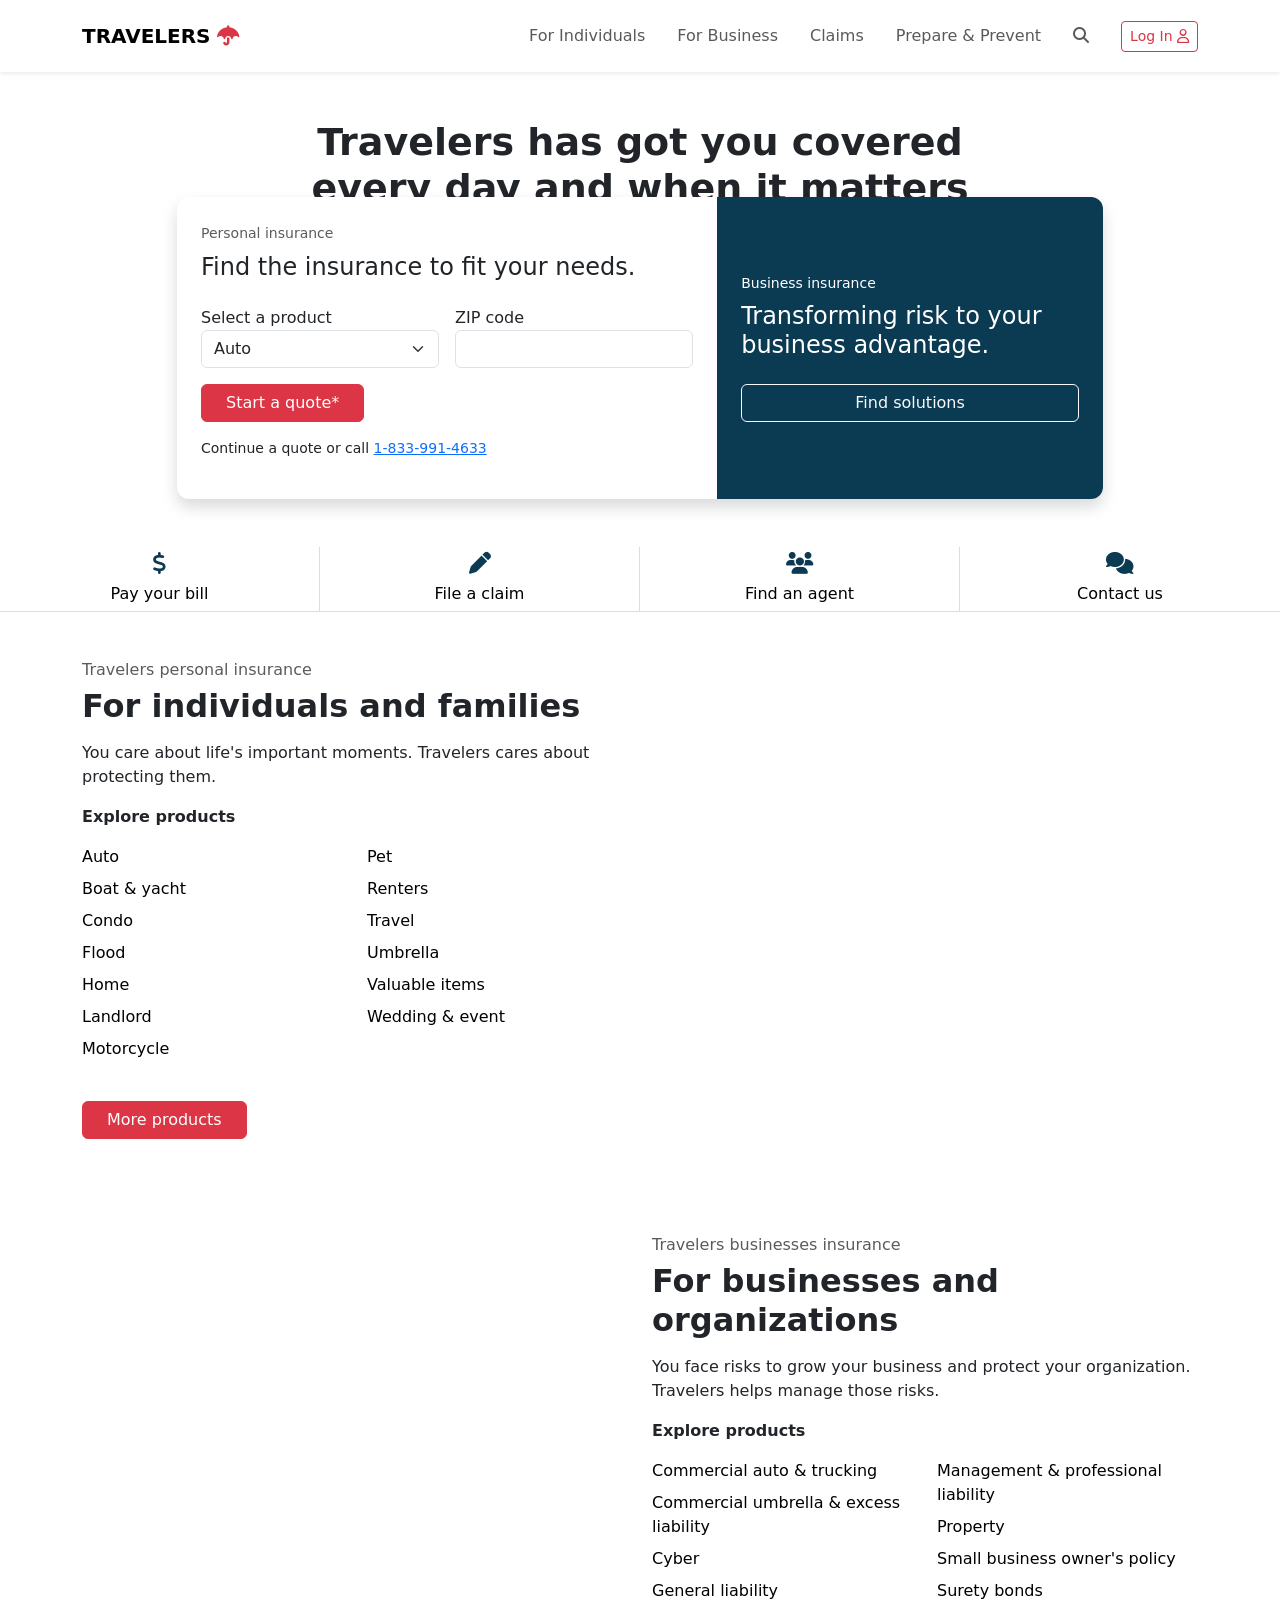
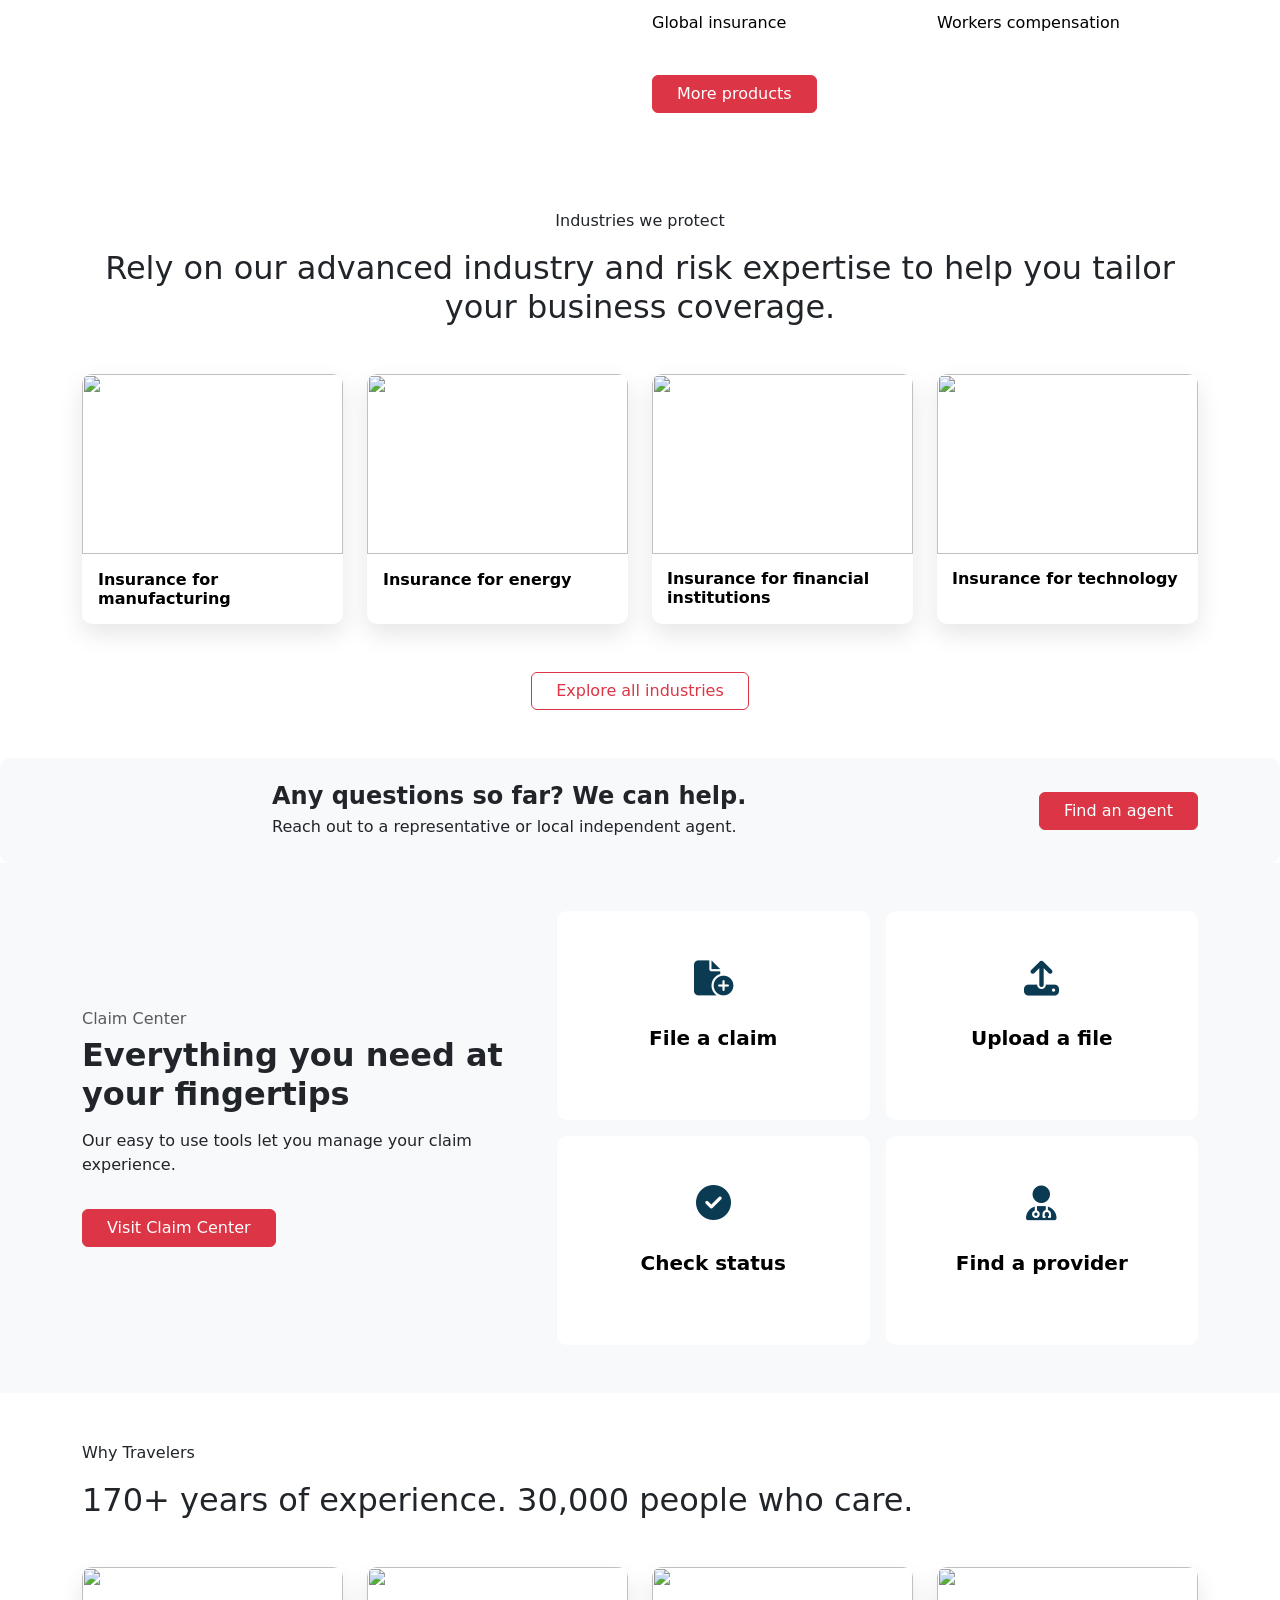
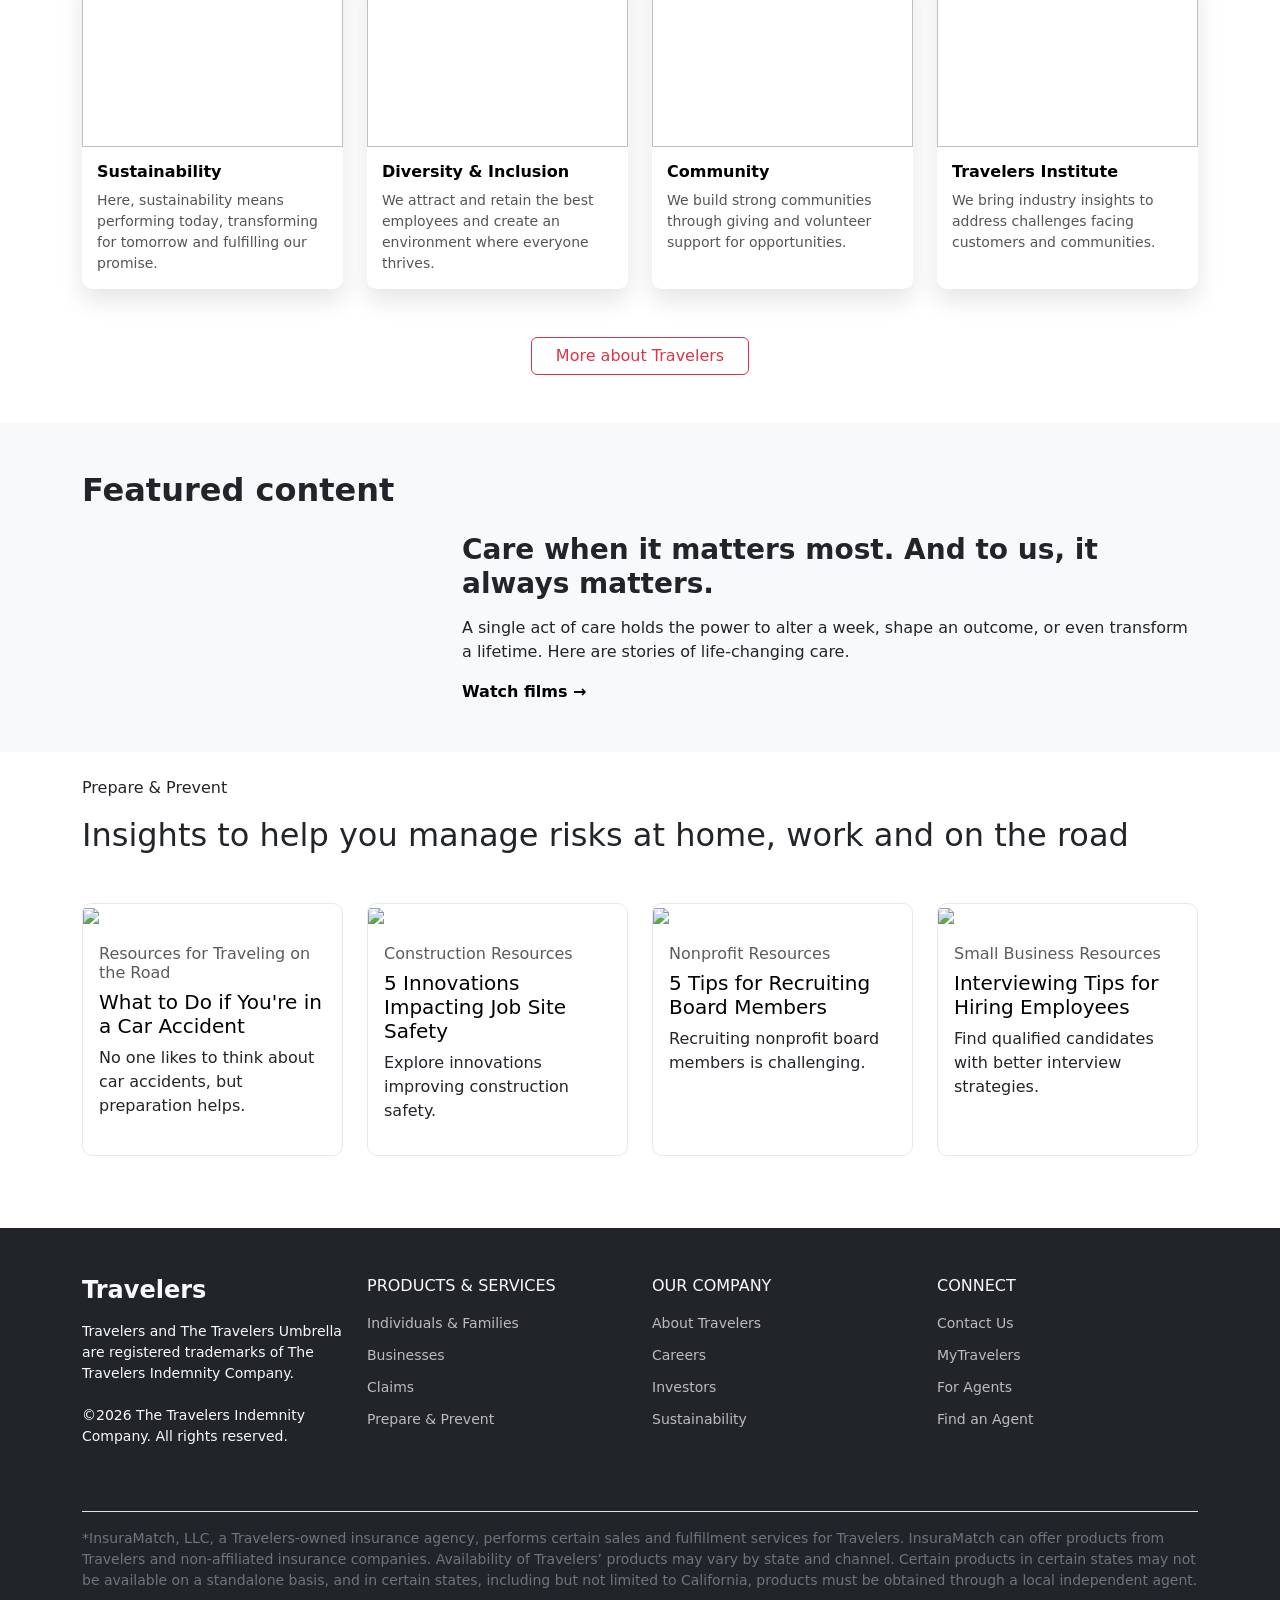
==== index.html @ 5effdbe5 "new project" ====
<!DOCTYPE html>
<html lang="en">
<head>
  <meta charset="UTF-8">
  <meta name="viewport" content="width=device-width, initial-scale=1.0">

  <title>Insurance UI</title>

  <!-- Bootstrap -->
  <link href="https://cdn.jsdelivr.net/npm/bootstrap@5.3.0/dist/css/bootstrap.min.css" rel="stylesheet">

  <!-- Font Awesome -->
  <link rel="stylesheet" href="https://cdnjs.cloudflare.com/ajax/libs/font-awesome/6.5.0/css/all.min.css">
<script src="https://cdn.jsdelivr.net/npm/@popperjs/core@2.11.8/dist/umd/popper.min.js" integrity="sha384-I7E8VVD/ismYTF4hNIPjVp/Zjvgyol6VFvRkX/vR+Vc4jQkC+hVqc2pM8ODewa9r" crossorigin="anonymous"></script>
<script src="https://cdn.jsdelivr.net/npm/bootstrap@5.3.8/dist/js/bootstrap.min.js" integrity="sha384-G/EV+4j2dNv+tEPo3++6LCgdCROaejBqfUeNjuKAiuXbjrxilcCdDz6ZAVfHWe1Y" crossorigin="anonymous"></script>
<script src="script.js"></script>
  <!-- Custom CSS -->
  <link rel="stylesheet" href="style.css">
</head>
<body>

<nav class="navbar navbar-expand-lg bg-white shadow-sm py-3">
  <div class="container">

    <!-- LOGO -->
    <a class="navbar-brand fw-bold" href="tel:22222222">
      TRAVELERS <i class="fa-solid fa-umbrella text-danger"></i>
    </a>

    <!-- TOGGLER BUTTON -->
    <button class="navbar-toggler" type="button" data-bs-toggle="collapse" data-bs-target="#navbarContent">
      <span class="navbar-toggler-icon"></span>
    </button>

    <!-- COLLAPSIBLE CONTENT -->
    <div class="collapse navbar-collapse" id="navbarContent">

      <!-- LEFT LINKS -->
      <ul class="navbar-nav ms-auto align-items-lg-center gap-lg-3">

        <li class="nav-item">
          <a class="nav-link" href="ForIndividuals.html">For Individuals</a>
        </li>

        <li class="nav-item">
          <a class="nav-link" href="Forbussniess.html">For Business</a>
        </li>

        <li class="nav-item">
          <a class="nav-link" href="Claims.html">Claims</a>
        </li>

        <li class="nav-item">
          <a class="nav-link" href="Prevent.html">Prepare & Prevent</a>
        </li>

        <!-- ICON -->
        <li class="nav-item">
          <a class="nav-link" href="tel:22222222">
            <i class="fa-solid fa-magnifying-glass"></i>
          </a>
        </li>

        <!-- BUTTON -->
        <li class="nav-item">
          <button class="btn btn-outline-danger btn-sm ms-lg-2 mt-2 mt-lg-0">
            Log In <i class="fa-regular fa-user"></i>
          </button>
        </li>

      </ul>

    </div>
  </div>
</nav>

<!-- HERO -->
<section class="hero text-center py-5">
  <div class="container">
    <h1 class="hero-title mb-5">
      Travelers has got you covered every day and when it matters most.
    </h1>

    <!-- IMAGE GRID -->
    <div class="row g-4 align-items-center">
      <div class="col-12">
        <img src="https://asset.trvstatic.com/images/assets/1440home.jpg/Zz1jMjRiMTMwNjkyYWIxMWVlYmYxNmIyNTJmNTdkZmQyMw==?token=eyJ0eXAiOiJKV1QiLCJhbGciOiJIUzI1NiJ9.eyJzdWIiOlsiYzI0YjEzMDY5MmFiMTFlZWJmMTZiMjUyZjU3ZGZkMjMiXSwiZXhwIjoxNzAxNzA1MDE3fQ.VurbA-7Ll776PE3c6gqCmNFse9qE53w4qjrFnbQkO9I&width=1440" class="img-fluid rounded hero-img">
      </div>
    </div>

    <!-- CARD OVERLAY -->
    <div class="row justify-content-center text-start mt-5">
      <div class="col-lg-10">
        <div class="main-card shadow">

          <div class="row g-0">

            <!-- LEFT SIDE -->
            <div class="col-md-7 p-4">
              <small class="text-muted">Personal insurance</small>
              <h4 class="mt-2 mb-4">Find the insurance to fit your needs.</h4>

              <div class="row g-3">
                <div class="col-md-6">
                  <label>Select a product</label>
                  <select class="form-select">
                    <option>Auto</option>
                    <option>Home</option>
                  </select>
                </div>

                <div class="col-md-6">
                  <label>ZIP code</label>
                  <input type="text" class="form-control">
                </div>
              </div>

              <div class="mt-3 d-flex align-items-center gap-3">
                <button class="btn btn-danger px-4">Start a quote*</button>
              </div>

              <p class="mt-3 small">
                Continue a quote or call 
                <a href="tel:22222222">1-833-991-4633</a>
              </p>
            </div>

            <!-- RIGHT SIDE -->
            <div class="col-md-5 business-box text-white p-4 d-flex flex-column justify-content-center">
              <small>Business insurance</small>
              <h4 class="mt-2">Transforming risk to your business advantage.</h4>

              <button class="btn btn-outline-light mt-3">
                Find solutions
              </button>
            </div>

          </div>

        </div>
      </div>
    </div>

  </div>
</section>
<section class="quick-links-section">
  <div class="container-fluid p-0">

    <ul class="quick-links row m-0 text-center">

      <!-- ITEM 1 -->
      <li class="col-6 col-md-3 quick-links__link">
        <i class="fa-solid fa-dollar-sign"></i>
        <a href="tel:22222222">Pay your bill</a>
      </li>

      <!-- ITEM 2 -->
      <li class="col-6 col-md-3 quick-links__link">
        <i class="fa-solid fa-pen"></i>
        <a href="tel:22222222">File a claim</a>
      </li>

      <!-- ITEM 3 -->
      <li class="col-6 col-md-3 quick-links__link">
        <i class="fa-solid fa-users"></i>
        <a href="tel:22222222">Find an agent</a>
      </li>

      <!-- ITEM 4 -->
      <li class="col-6 col-md-3 quick-links__link">
        <i class="fa-solid fa-comments"></i>
        <a href="tel:22222222">Contact us</a>
      </li>

    </ul>

  </div>
</section>


<section class="info-section py-5">
  <div class="container">

    <div class="row align-items-center flex-lg-row-reverse">

      <!-- IMAGE -->
      <div class="col-lg-6 mb-4 mb-lg-0">
        <img src="https://asset.trvstatic.com/images/assets/chinese-family-dinner.jpg/e0c6466e8ec011ee97ccde7c2897bbef?token=eyJhbGciOiJIUzI1NiIsInR5cCI6IkpXVCJ9.eyJzdWIiOlsiZTBjNjQ2NmU4ZWMwMTFlZTk3Y2NkZTdjMjg5N2JiZWYiXSwiZXhwIjoxNzAxNDUyNTA1fQ.hlZ-FnDhKqgVgfqWE7CqjEgpArLHPoj-3bTsMxnCmXw"
             class="img-fluid rounded info-img" alt="">
      </div>

      <!-- CONTENT -->
      <div class="col-lg-6">

        <h6 class="text-muted">Travelers personal insurance</h6>
        <h2 class="fw-bold mb-3">For individuals and families</h2>

        <p>
          You care about life's important moments. Travelers cares about protecting them.
        </p>

        <strong class="d-block mb-3">Explore products</strong>

        <!-- LINKS -->
        <div class="row">

          <!-- COL 1 -->
          <div class="col-6">
            <ul class="list-unstyled info-links">
              <li><a href="tel:22222222">Auto</a></li>
              <li><a href="tel:22222222">Boat & yacht</a></li>
              <li><a href="tel:22222222">Condo</a></li>
              <li><a href="tel:22222222">Flood</a></li>
              <li><a href="tel:22222222">Home</a></li>
              <li><a href="tel:22222222">Landlord</a></li>
              <li><a href="tel:22222222">Motorcycle</a></li>
            </ul>
          </div>

          <!-- COL 2 -->
          <div class="col-6">
            <ul class="list-unstyled info-links">
              <li><a href="tel:22222222">Pet</a></li>
              <li><a href="tel:22222222">Renters</a></li>
              <li><a href="tel:22222222">Travel</a></li>
              <li><a href="tel:22222222">Umbrella</a></li>
              <li><a href="tel:22222222">Valuable items</a></li>
              <li><a href="tel:22222222">Wedding & event</a></li>
            </ul>
          </div>

        </div>

        <!-- BUTTON -->
        <a href="tel:22222222" class="btn btn-danger mt-4 px-4">
          More products
        </a>

      </div>

    </div>

  </div>
</section>


<section class="info-section py-5">
  <div class="container">

    <div class="row align-items-center ">

      <!-- IMAGE -->
      <div class="col-lg-6 mb-4 mb-lg-0">
        <img src="https://asset.trvstatic.com/images/assets/engineers-meeting-cargo-business.jpg/1efc0a528ec311ee97ccde7c2897bbef?token=eyJhbGciOiJIUzI1NiIsInR5cCI6IkpXVCJ9.eyJzdWIiOlsiMWVmYzBhNTI4ZWMzMTFlZTk3Y2NkZTdjMjg5N2JiZWYiXSwiZXhwIjoxNzAxNDUzMTYyfQ.7xzSpqgx_V14C1oJCv-_xprfxiC9Fxvyotis6qe0b60"
             class="img-fluid rounded info-img" alt="">
      </div>

      <!-- CONTENT -->
      <div class="col-lg-6">

        <h6 class="text-muted">Travelers businesses insurance</h6>
        <h2 class="fw-bold mb-3">For businesses and organizations</h2>

        <p>
          You face risks to grow your business and protect your organization. Travelers helps manage those risks.
        </p>

        <strong class="d-block mb-3">Explore products</strong>

        <!-- LINKS -->
        <div class="row">

          <!-- COL 1 -->
          <div class="col-6">
            <ul class="list-unstyled info-links">
              <li><a href="tel:22222222">Commercial auto & trucking</a></li>
              <li><a href="tel:22222222">Commercial umbrella & excess liability</a></li>
              <li><a href="tel:22222222">Cyber</a></li>
              <li><a href="tel:22222222">General liability</a></li>
              <li><a href="tel:22222222">Global insurance</a></li>
            </ul>
          </div>

          <!-- COL 2 -->
          <div class="col-6">
            <ul class="list-unstyled info-links">
              <li><a href="tel:22222222">Management & professional liability</a></li>
              <li><a href="tel:22222222">Property</a></li>
              <li><a href="tel:22222222">Small business owner's policy</a></li>
              <li><a href="tel:22222222">Surety bonds</a></li>
              <li><a href="tel:22222222">Workers compensation</a></li>
            </ul>
          </div>

        </div>

        <!-- BUTTON -->
        <a href="tel:22222222" class="btn btn-danger mt-4 px-4">
          More products
        </a>

      </div>

    </div>

  </div>
</section>

<section class="industry-section py-5">
  <div class="container">
    <p class="text-center">Industries we protect</p>
    <h2 class="text-center mb-5">Rely on our advanced industry and risk expertise to help you tailor your business coverage.</h2>
    <div class="row g-4">

      <!-- CARD 1 -->
      <div class="col-12 col-sm-6 col-lg-3">
        <div class="industry-card">
          <img src="https://asset.trvstatic.com/images/assets/manufacturing_large.jpg/0021b33c906411eebb0412004fbd9dd7?token=eyJhbGciOiJIUzI1NiIsInR5cCI6IkpXVCJ9.eyJzdWIiOlsiMDAyMWIzM2M5MDY0MTFlZWJiMDQxMjAwNGZiZDlkZDciXSwiZXhwIjoxNzAxNDU0MTY4fQ.DS2aE7SOpuuAJbjR_MqS0jOZSYa4WyQaE3OLhR2e56E" class="img-fluid">
          <div class="card-body p-3">
            <h5><a href="tel:22222222">Insurance for manufacturing</a></h5>
          </div>
        </div>
      </div>

      <!-- CARD 2 -->
      <div class="col-12 col-sm-6 col-lg-3">
        <div class="industry-card">
          <img src="https://asset.trvstatic.com/images/assets/energy-insurance-large.jpg/a0928fbef0da11ed96238a2dbc02af5f?token=eyJhbGciOiJIUzI1NiIsInR5cCI6IkpXVCJ9.eyJzdWIiOlsiYTA5MjhmYmVmMGRhMTFlZDk2MjM4YTJkYmMwMmFmNWYiXSwiZXhwIjoxNzAxNDU0NDMwfQ.SLnerzTLuIXpHncARp-BrfN7mpkRuw5gEwuoGk_zLoQ" class="img-fluid">
          <div class="card-body p-3">
            <h5><a href="tel:22222222">Insurance for energy</a></h5>
          </div>
        </div>
      </div>

      <!-- CARD 3 -->
      <div class="col-12 col-sm-6 col-lg-3">
        <div class="industry-card">
          <img src="https://asset.trvstatic.com/images/assets/financial-institutions-medium.jpg/84efc262823b11ed9902ea9dbbaa4e89" class="img-fluid">
          <div class="card-body">
            <h5><a href="tel:22222222">Insurance for financial institutions</a></h5>
          </div>
        </div>
      </div>

      <!-- CARD 4 -->
      <div class="col-12 col-sm-6 col-lg-3">
        <div class="industry-card">
          <img src="https://asset.trvstatic.com/images/assets/Technology_insurance_medium.jpg/d26d801e8e0711ee97ccde7c2897bbef" class="img-fluid">
          <div class="card-body">
            <h5><a href="tel:22222222">Insurance for technology</a></h5>
          </div>
        </div>
      </div>

    </div>

    <!-- BUTTON -->
    <div class="text-center mt-5">
      <a href="tel:22222222" class="btn btn-outline-danger px-4">
        Explore all industries
      </a>
    </div>

  </div>
</section>

<section class="cta-section py-4">
  <div class="container">

    <div class="row align-items-center text-center text-lg-start">

      <!-- IMAGE -->
      <div class="col-12 col-lg-2 mb-3 mb-lg-0">
        <img src="https://asset.trvstatic.com/images/assets/141208_ChristianKozowyk_Travelers_08_0149.jpg/801c24a2939b11eebb0412004fbd9dd7?token=eyJhbGciOiJIUzI1NiIsInR5cCI6IkpXVCJ9.eyJzdWIiOlsiODAxYzI0YTI5MzliMTFlZWJiMDQxMjAwNGZiZDlkZDciXSwiZXhwIjoxNzA2MDUwMzQyfQ.Wg2VnSiINjCT4RvzwRDO6Hiqwe8ZFjPYQTVBtOsaoGE"
             class="img-fluid cta-img" alt="">
      </div>

      <!-- TEXT -->
      <div class="col-12 col-lg-7 mb-3 mb-lg-0">
        <h4 class="fw-bold mb-1">Any questions so far? We can help.</h4>
        <p class="mb-0">
          Reach out to a representative or local independent agent.
        </p>
      </div>

      <!-- BUTTON -->
      <div class="col-12 col-lg-3 text-lg-end">
        <a href="tel:22222222" class="btn btn-danger px-4">
          Find an agent
        </a>
      </div>

    </div>

  </div>
</section>


<section class="claim-section py-5">
  <div class="container">

    <div class="row align-items-center">

      <!-- LEFT CONTENT -->
      <div class="col-lg-5 mb-4 mb-lg-0">
        <h6 class="text-muted">Claim Center</h6>
        <h2 class="fw-bold mb-3">Everything you need at your fingertips</h2>
        <p>
          Our easy to use tools let you manage your claim experience.
        </p>

        <a href="tel:22222222" class="btn btn-danger mt-3 px-4">
          Visit Claim Center
        </a>
      </div>

      <!-- RIGHT CARDS -->
      <div class="col-lg-7">
        <div class="row g-3">

          <!-- CARD 1 -->
          <div class="col-12 col-md-6">
            <div class="claim-card">
              <i class="fa-solid fa-file-circle-plus"></i>
              <h6><a href="tel:22222222">File a claim</a></h6>
            </div>
          </div>

          <!-- CARD 2 -->
          <div class="col-12 col-md-6">
            <div class="claim-card">
              <i class="fa-solid fa-upload"></i>
              <h6><a href="tel:22222222">Upload a file</a></h6>
            </div>
          </div>

          <!-- CARD 3 -->
          <div class="col-12 col-md-6">
            <div class="claim-card">
              <i class="fa-solid fa-circle-check"></i>
              <h6><a href="tel:22222222">Check status</a></h6>
            </div>
          </div>

          <!-- CARD 4 -->
          <div class="col-12 col-md-6">
            <div class="claim-card">
              <i class="fa-solid fa-user-doctor"></i>
              <h6><a href="tel:22222222">Find a provider</a></h6>
            </div>
          </div>

        </div>
      </div>

    </div>

  </div>
</section>

<section class="about-section py-5">
  <div class="container">
    <p class="text-start">Why Travelers</p>
    <h2 class="text-start mb-5">170+ years of experience. 30,000 people who care.</h2>
    <div class="row g-4">

      <!-- CARD 1 -->
      <div class="col-12 col-md-6 col-lg-3">
        <div class="about-card">
          <img src="https://asset.trvstatic.com/images/assets/man-tablet-greenhouse.jpg/f3b3921087d411ee97ccde7c2897bbef" class="img-fluid">
          <div class="card-body">
            <h5><a href="tel:22222222">Sustainability</a></h5>
            <p>
              Here, sustainability means performing today, transforming for tomorrow and fulfilling our promise.
            </p>
          </div>
        </div>
      </div>

      <!-- CARD 2 -->
      <div class="col-12 col-md-6 col-lg-3">
        <div class="about-card">
          <img src="https://asset.trvstatic.com/images/assets/female-professionals-greeting+each-other-convention-center.jpg/1e08c33a388111ee8bd32e3406337e31" class="img-fluid">
          <div class="card-body">
            <h5><a href="tel:22222222">Diversity & Inclusion</a></h5>
            <p>
              We attract and retain the best employees and create an environment where everyone thrives.
            </p>
          </div>
        </div>
      </div>

      <!-- CARD 3 -->
      <div class="col-12 col-md-6 col-lg-3">
        <div class="about-card">
          <img src="https://asset.trvstatic.com/images/assets/corporate_citizenship_small_480x300.jpg/7f3bd39e572711ee88c0de456253796a" class="img-fluid">
          <div class="card-body">
            <h5><a href="tel:22222222">Community</a></h5>
            <p>
              We build strong communities through giving and volunteer support for opportunities.
            </p>
          </div>
        </div>
      </div>

      <!-- CARD 4 -->
      <div class="col-12 col-md-6 col-lg-3">
        <div class="about-card">
          <img src="https://asset.trvstatic.com/images/assets/homepage-nyse-panel-medium.jpg/3dac4c54572911eeaaadca7a0d65b834" class="img-fluid">
          <div class="card-body">
            <h5><a href="tel:22222222">Travelers Institute</a></h5>
            <p>
              We bring industry insights to address challenges facing customers and communities.
            </p>
          </div>
        </div>
      </div>

    </div>

    <!-- BUTTON -->
    <div class="text-center mt-5">
      <a href="tel:22222222" class="btn btn-outline-danger px-4">
        More about Travelers
      </a>
    </div>

  </div>
</section>

<section class="featured-section py-5 bg-light">
  <div class="container">

    <!-- TITLE -->
    <h2 class="mb-4">Featured content</h2>

    <div class="row align-items-center">

      <!-- IMAGE -->
      <div class="col-lg-4 mb-4 mb-lg-0">
        <img src="https://asset.trvstatic.com/images/assets/employee-helping-family-after-event/f12cec5a3f4111f0ab751a4a9907814d"
             class="img-fluid featured-img" alt="">
      </div>

      <!-- TEXT -->
      <div class="col-lg-8">
        <h3 class="fw-bold mb-3">
          Care when it matters most. And to us, it always matters.
        </h3>

        <p>
          A single act of care holds the power to alter a week, shape an outcome,
          or even transform a lifetime. Here are stories of life-changing care.
        </p>

        <a href="tel:22222222" class="featured-link">
          Watch films →
        </a>
      </div>

    </div>

  </div>
</section>



<div class="container py-4">

    <p class="text-start">Prepare & Prevent</p>
    <h2 class="text-start mb-5">Insights to help you manage risks at home, work and on the road</h2>
  <div class="row g-4">

    <!-- Card 1 -->
    <div class="col-lg-3 col-md-6 col-12">
      <div class="custom-card">
        <img src="https://asset.trvstatic.com/images/assets/person-calling-for-help-after-a-car-accident.jpg/Zz1mNjAxODE1MjY0NTQxMWVkOTk0MzgyMDY1ZTkwYmJkZg==" class="img-fluid card-img" />

        <div class="card-body p-3">
          <h6 class="text-muted">Resources for Traveling on the Road</h6>
          <h5>
            <a href="tel:22222222">What to Do if You're in a Car Accident</a>
          </h5>
          <p>No one likes to think about car accidents, but preparation helps.</p>
        </div>
      </div>
    </div>

    <!-- Card 2 -->
    <div class="col-lg-3 col-md-6 col-12">
      <div class="custom-card">
        <img src="https://asset.trvstatic.com/images/assets/5-innovations-job-site-safety-large.jpg/af77ba583ab911ee82f4f6493d565b53" class="img-fluid card-img" />

        <div class="card-body p-3">
          <h6 class="text-muted">Construction Resources</h6>
          <h5>
            <a href="tel:22222222">5 Innovations Impacting Job Site Safety</a>
          </h5>
          <p>Explore innovations improving construction safety.</p>
        </div>
      </div>
    </div>

    <!-- Card 3 -->
    <div class="col-lg-3 col-md-6 col-12">
      <div class="custom-card">
        <img src="https://asset.trvstatic.com/images/assets/new-nonprofit-board-member-recruit-meeting-with-board.jpg/d7771b0424a011eeafeb664c1ddc2d58" class="img-fluid card-img" />

        <div class="card-body p-3">
          <h6 class="text-muted">Nonprofit Resources</h6>
          <h5>
            <a href="tel:22222222">5 Tips for Recruiting Board Members</a>
          </h5>
          <p>Recruiting nonprofit board members is challenging.</p>
        </div>
      </div>
    </div>

    <!-- Card 4 -->
    <div class="col-lg-3 col-md-6 col-12">
      <div class="custom-card">
        <img src="https://asset.trvstatic.com/images/assets/a-woman-is-getting-interviewed-by-two-men.jpg/a39dab4681f211edb5970628882039e7" class="img-fluid card-img" />

        <div class="card-body p-3">
          <h6 class="text-muted">Small Business Resources</h6>
          <h5>
            <a href="tel:22222222">Interviewing Tips for Hiring Employees</a>
          </h5>
          <p>Find qualified candidates with better interview strategies.</p>
        </div>
      </div>
    </div>

  </div>
</div>



<link href="https://cdn.jsdelivr.net/npm/bootstrap@5.3.3/dist/css/bootstrap.min.css" rel="stylesheet">

<footer class="bg-dark text-light pt-5 pb-4 mt-5">

  <div class="container">

    <div class="row">

      <!-- Logo + Text -->
      <div class="col-lg-3 col-md-6 mb-4">
        <div class="mb-3">
          <!-- Replace SVG if needed -->
          <h4 class="fw-bold">Travelers</h4>
        </div>

        <p class="small">
          Travelers and The Travelers Umbrella are registered trademarks of The Travelers Indemnity Company.<br><br>
          ©2026 The Travelers Indemnity Company. All rights reserved.
        </p>
      </div>

      <!-- Products -->
      <div class="col-lg-3 col-md-6 mb-4">
        <h6 class="text-uppercase mb-3">Products & Services</h6>
        <ul class="list-unstyled footer-links">
          <li><a href="tel:22222222">Individuals & Families</a></li>
          <li><a href="tel:22222222">Businesses</a></li>
          <li><a href="tel:22222222">Claims</a></li>
          <li><a href="tel:22222222">Prepare & Prevent</a></li>
        </ul>
      </div>

      <!-- Company -->
      <div class="col-lg-3 col-md-6 mb-4">
        <h6 class="text-uppercase mb-3">Our Company</h6>
        <ul class="list-unstyled footer-links">
          <li><a href="tel:22222222">About Travelers</a></li>
          <li><a href="tel:22222222">Careers</a></li>
          <li><a href="tel:22222222">Investors</a></li>
          <li><a href="tel:22222222">Sustainability</a></li>
        </ul>
      </div>

      <!-- Connect -->
      <div class="col-lg-3 col-md-6 mb-4">
        <h6 class="text-uppercase mb-3">Connect</h6>
        <ul class="list-unstyled footer-links">
          <li><a href="tel:22222222">Contact Us</a></li>
          <li><a href="tel:22222222">MyTravelers</a></li>
          <li><a href="tel:22222222">For Agents</a></li>
          <li><a href="tel:22222222">Find an Agent</a></li>
        </ul>

        <!-- Social Icons -->
      
      </div>

    </div>

    <!-- Bottom Disclaimer -->
    <div class="border-top pt-3 mt-4 small text-secondary">
      *InsuraMatch, LLC, a Travelers-owned insurance agency, performs certain sales and fulfillment services for Travelers. InsuraMatch can offer products from Travelers and non-affiliated insurance companies. Availability of Travelers’ products may vary by state and channel. Certain products in certain states may not be available on a standalone basis, and in certain states, including but not limited to California, products must be obtained through a local independent agent.
    </div>

  </div>

</footer>
</body>
</html>
---- style.css ----
body {
  font-family: Arial, sans-serif;
}

/* HERO TITLE */
.hero-title {
  font-size: 38px;
  font-weight: 600;
  max-width: 700px;
  margin: auto;
}

/* IMAGE STYLE */
.hero-img {
  object-fit: cover;
  width: 100%;
  border-radius: 12px;
}

/* MAIN CARD */
.main-card {
  background: #fff;
  border-radius: 12px;
  margin-top: -180px;
  overflow: hidden;
}

/* BUSINESS SIDE */
.business-box {
  background: #0b3a53;
}

/* BUTTON FIX */
.btn-danger {
  background: #e41e2b;
  border: none;
}

.btn-danger:hover {
  background: #c91823;
}

.quick-links {
  list-style: none;
  padding: 0;
  margin: 0;
  background: #fff;
  border-bottom: 1px solid #ddd;
}

.quick-links__link {
  padding: 5px 10px;
  border-right: 1px solid #ddd;
  transition: 0.3s;
}

.quick-links__link:last-child {
  border-right: none;
}

/* ICON */
.quick-links__link i {
  font-size: 22px;
  color: #0b3a53;
  display: block;
  margin-bottom: 8px;
}

/* TEXT */
.quick-links__link a {
  text-decoration: none;
  color: #000;
  font-weight: 500;
}

/* HOVER */
.quick-links__link:hover {
  background: #f5f7fa;
}

.quick-links__link:hover a {
  color: #e41e2b;
}

.info-img {
  border-radius: 12px;
  object-fit: cover;
}

/* LINKS */
.info-links li {
  margin-bottom: 8px;
}

.info-links a {
  text-decoration: none;
  color: #000;
  font-weight: 500;
  transition: 0.3s;
}

.info-links a:hover {
  color: #e41e2b;
  padding-left: 5px;
}

/* BUTTON */
.btn-danger {
  background: #e41e2b;
  border: none;
}

.btn-danger:hover {
  background: #c91823;
}

/* CARD */
.industry-card {
  background: #fff;
  border-radius: 10px;
  overflow: hidden;
  transition: 0.3s;
  height: 100%;
  box-shadow: 0 10px 25px rgba(0,0,0,0.1);
}

/* IMAGE */
.industry-card img {
  width: 100%;
  height: 180px;
  object-fit: cover;
}

/* BODY */
.industry-card .card-body {
  padding: 15px;
}

/* TITLE */
.industry-card h5 {
  font-size: 16px;
  margin: 0;
}

.industry-card a {
  text-decoration: none;
  color: #000;
  font-weight: 600;
}

/* HOVER */
.industry-card:hover {
  transform: translateY(-5px);
  box-shadow: 0 10px 25px rgba(0,0,0,0.1);
}

.industry-card:hover a {
  color: #e41e2b;
}

/* BUTTON */
.btn-outline-dark:hover {
  background: #000;
  color: #fff;
}
.cta-section {
  background: #f8f9fb;
  border-radius: 10px;
}

/* IMAGE */
.cta-img {
  width: 70px;
  height: 70px;
  object-fit: cover;
  border-radius: 50%;
}

/* BUTTON */
.btn-danger {
  background: #e41e2b;
  border: none;
}

.btn-danger:hover {
  background: #c91823;
}

/* SECTION */
.claim-section {
  background: #f8f9fb;
}

/* CARD */
.claim-card {
  background: #fff;
  padding: 50px 25px;
  border-radius: 10px;
  text-align: center;
  transition: 0.3s;
  height: 100%;
}

/* ICON */
.claim-card i {
  font-size: 35px;
  color: #0b3a53;
  margin-bottom: 10px;
}

/* TEXT */
.claim-card h6 {
  margin: 0;
  padding: 20px 0px;
}

.claim-card a {
  text-decoration: none;
  color: #000;
  font-weight: 600;
  font-size: 20px;
}

/* HOVER */
.claim-card:hover {
  transform: translateY(-5px);
  box-shadow: 0 10px 25px rgba(0,0,0,0.1);
}

.claim-card:hover a {
  color: #e41e2b;
}

/* BUTTON */
.btn-danger {
  background: #e41e2b;
  border: none;
}

.btn-danger:hover {
  background: #c91823;
}


/* CARD */
.about-card {
  background: #fff;
  border-radius: 10px;
  overflow: hidden;
  transition: 0.3s;
  box-shadow: 0 12px 25px rgba(0,0,0,0.1);
  height: 100%;
}

/* IMAGE */
.about-card img {
  width: 100%;
  height: 180px;
  object-fit: cover;
}

/* BODY */
.about-card .card-body {
  padding: 15px;
}

/* TITLE */
.about-card h5 {
  font-size: 16px;
  margin-bottom: 8px;
}

.about-card a {
  text-decoration: none;
  color: #000;
  font-weight: 600;
}

/* TEXT */
.about-card p {
  font-size: 14px;
  color: #555;
  margin: 0;
}

/* HOVER */
.about-card:hover {
  transform: translateY(-6px);
  
}

.about-card:hover a {
  color: #e41e2b;
}

/* BUTTON */
.btn-outline-dark:hover {
  background: #000;
  color: #fff;
}
/* IMAGE */
.featured-img {
  border-radius: 10px;
  object-fit: cover;
  width: 100%;
}

/* TITLE */
.featured-section h2 {
  font-weight: 600;
}

/* LINK */
.featured-link {
  text-decoration: none;
  font-weight: 600;
  color: #000;
  transition: 0.3s;
}

.featured-link:hover {
  color: #e41e2b;
  padding-left: 5px;
}

.custom-card {
  border: 1px solid #e9e9e9;
  border-radius: 10px;
  overflow: hidden;
  background: #fff;
  transition: 0.3s;
  height: 100%;
}

.custom-card:hover {
  transform: translateY(-5px);
  box-shadow: 0 8px 25px rgba(0,0,0,0.1);
}

.card-img {
  height: 180px;
  object-fit: cover;
}

.card-body {
  padding: 150px;
}

.card-body h5 a {
  text-decoration: none;
  color: #000;
}

.card-body h5 a:hover {
  color: #0d6efd;
}

.footer-links li {
  margin-bottom: 8px;
}

.footer-links a {
  color: #bbb;
  text-decoration: none;
  font-size: 14px;
}

.footer-links a:hover {
  color: #fff;
  text-decoration: underline;
}

footer {
  background: #0f172a;
}
/* RESPONSIVE */
@media (max-width: 768px) {
    .about-card img {
      height: 150px;
    }
    .claim-section {
      text-align: center;
    }
     .cta-section {
    text-align: center;
  }
    .industry-card img {
      height: 150px;
    }
    .info-section {
    text-align: center;
  }

  .info-links {
    padding-left: 0;
  }
    .quick-links__link {
      border-bottom: 1px solid #ddd;
    }
    
    .quick-links__link:nth-child(2n) {
      border-right: none;
    }
    .hero-title {
    font-size: 26px;
  }
/* MAIN CARD */
.main-card {
  background: #fff;
  border-radius: 12px;
  margin-top: 0px;
  overflow: hidden;
}

 
}
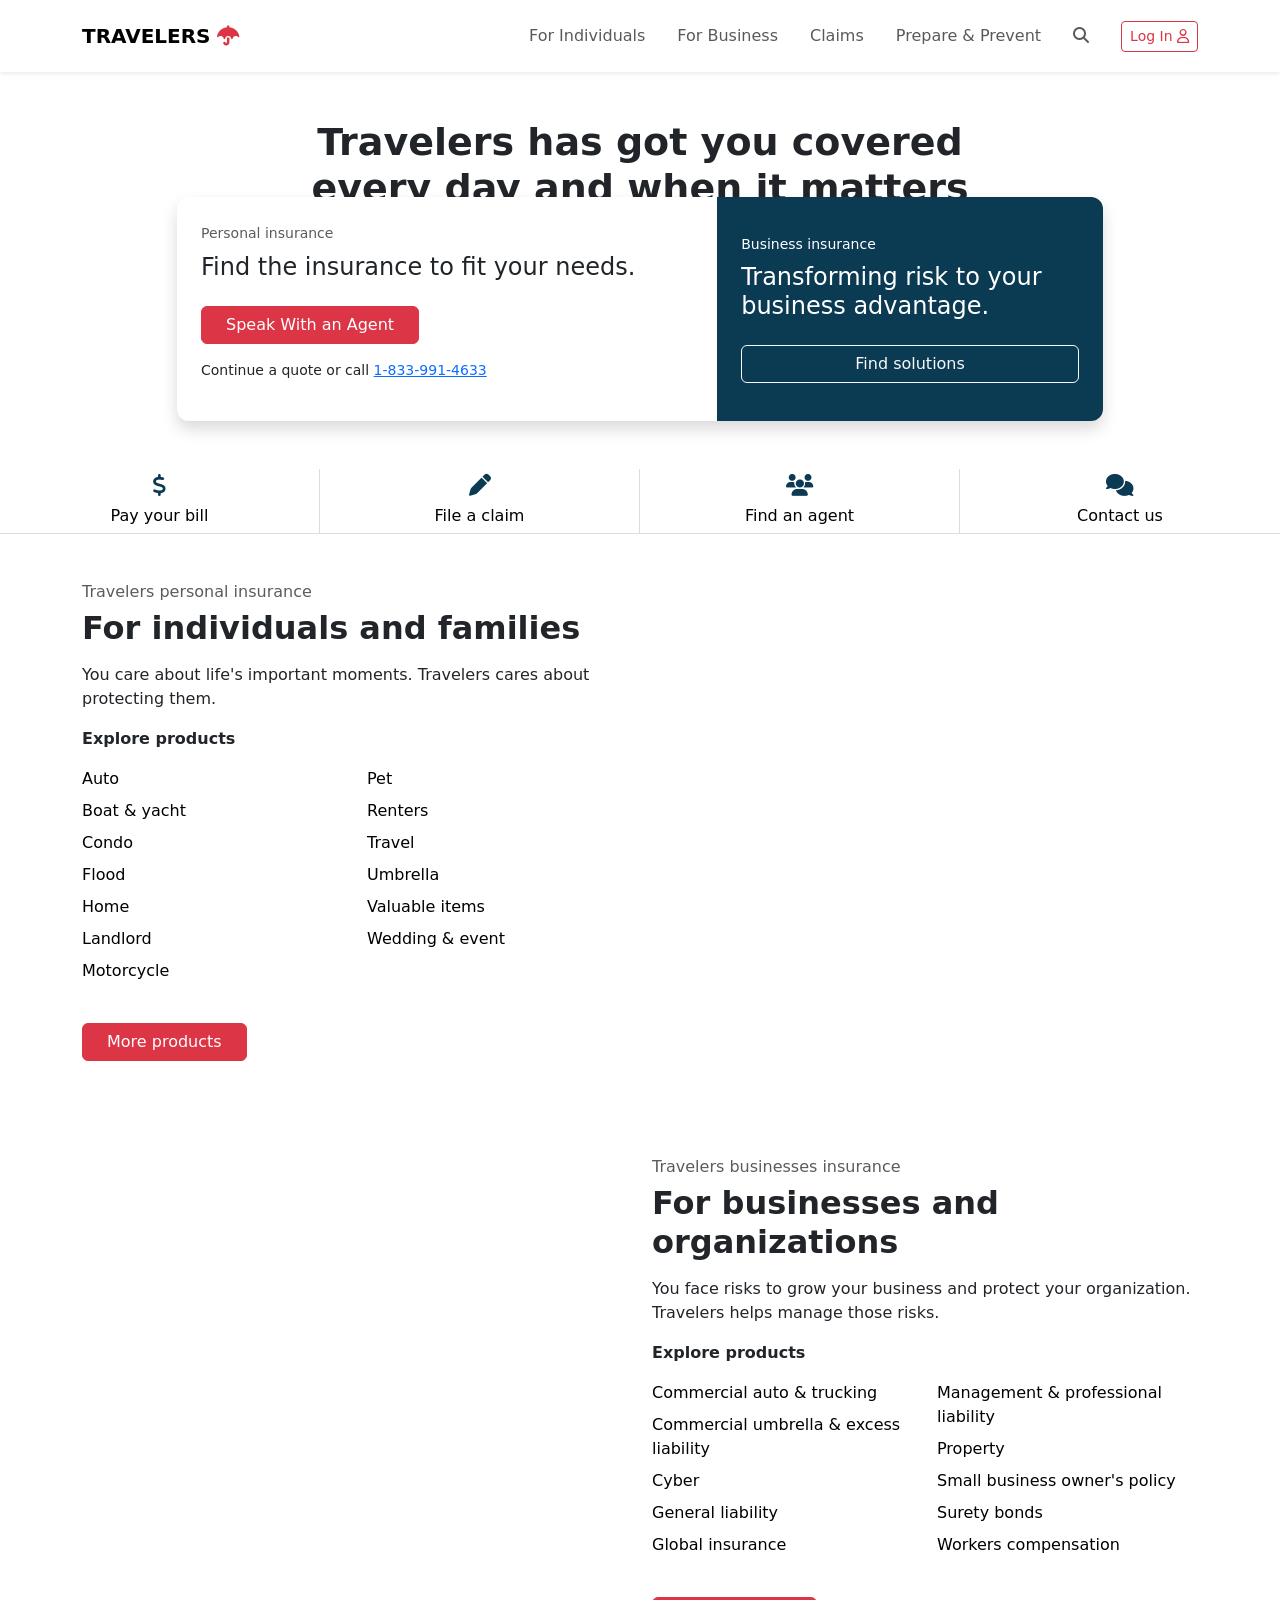
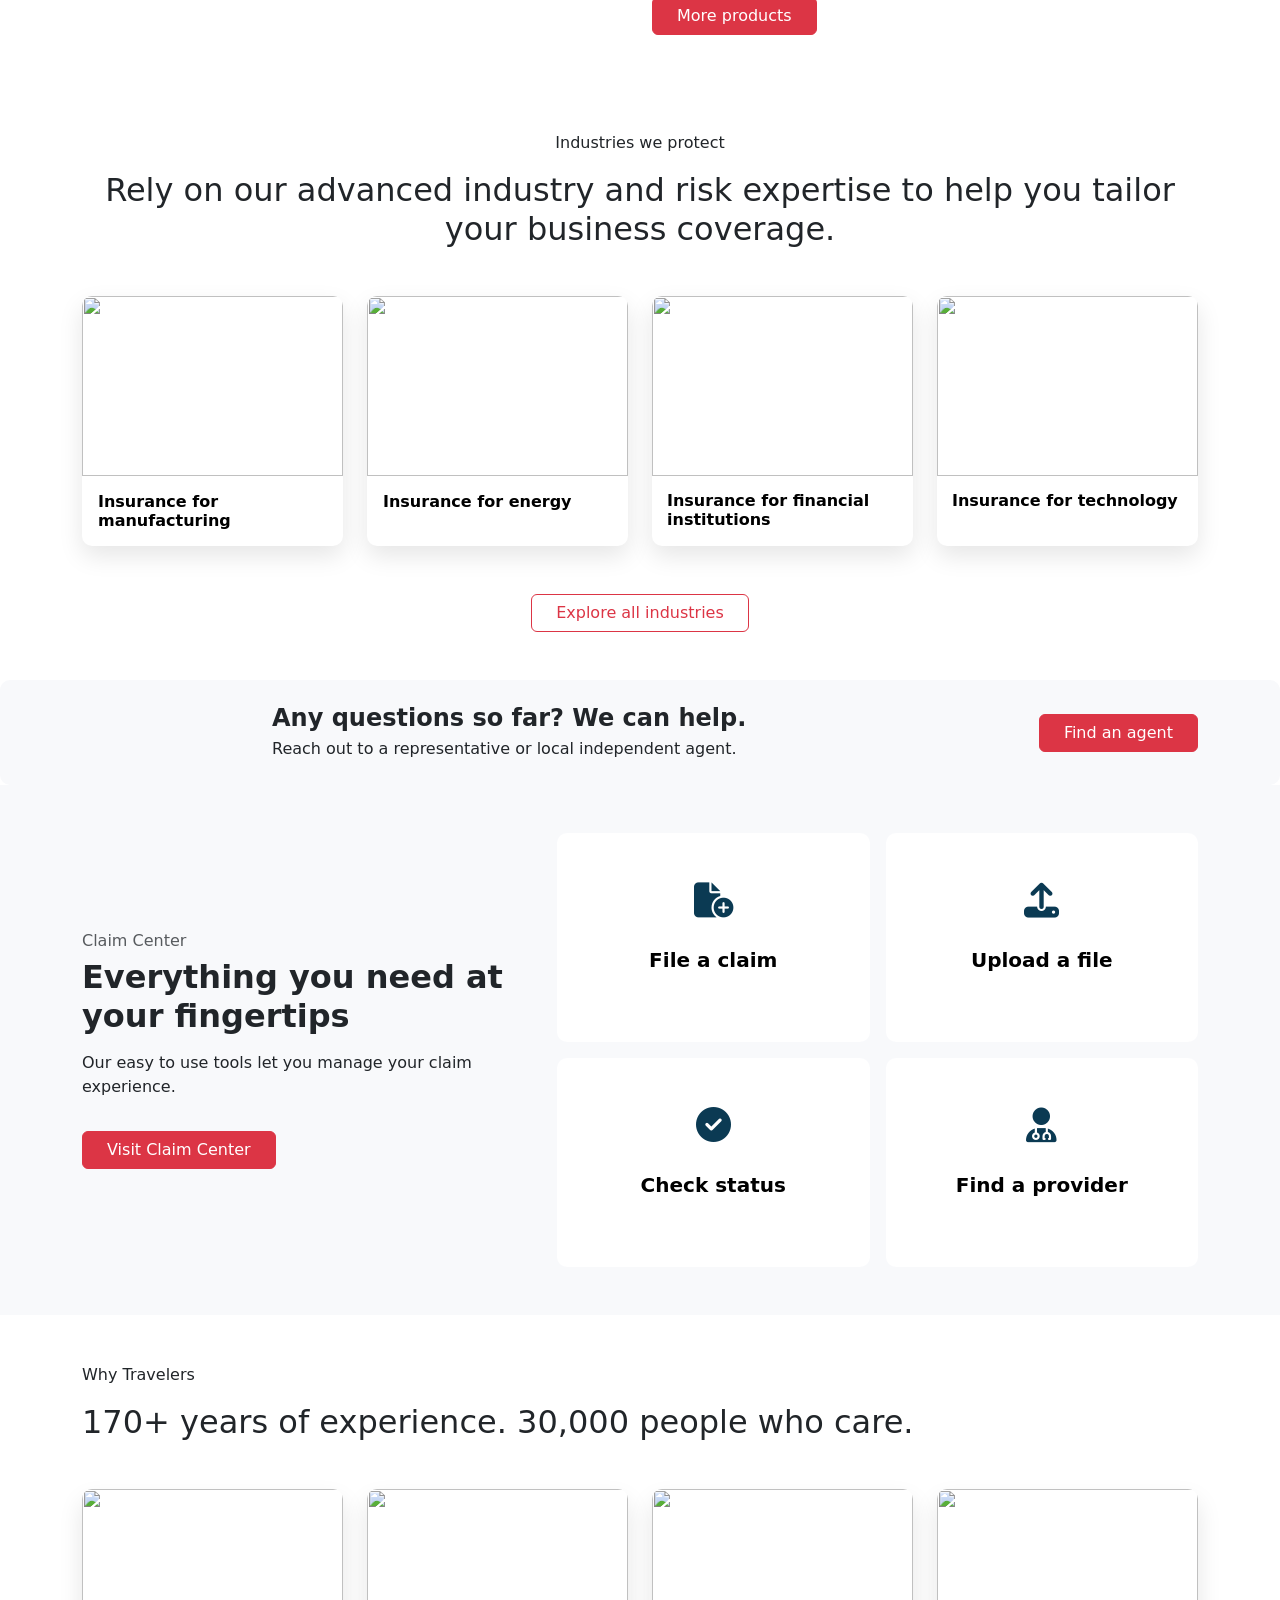
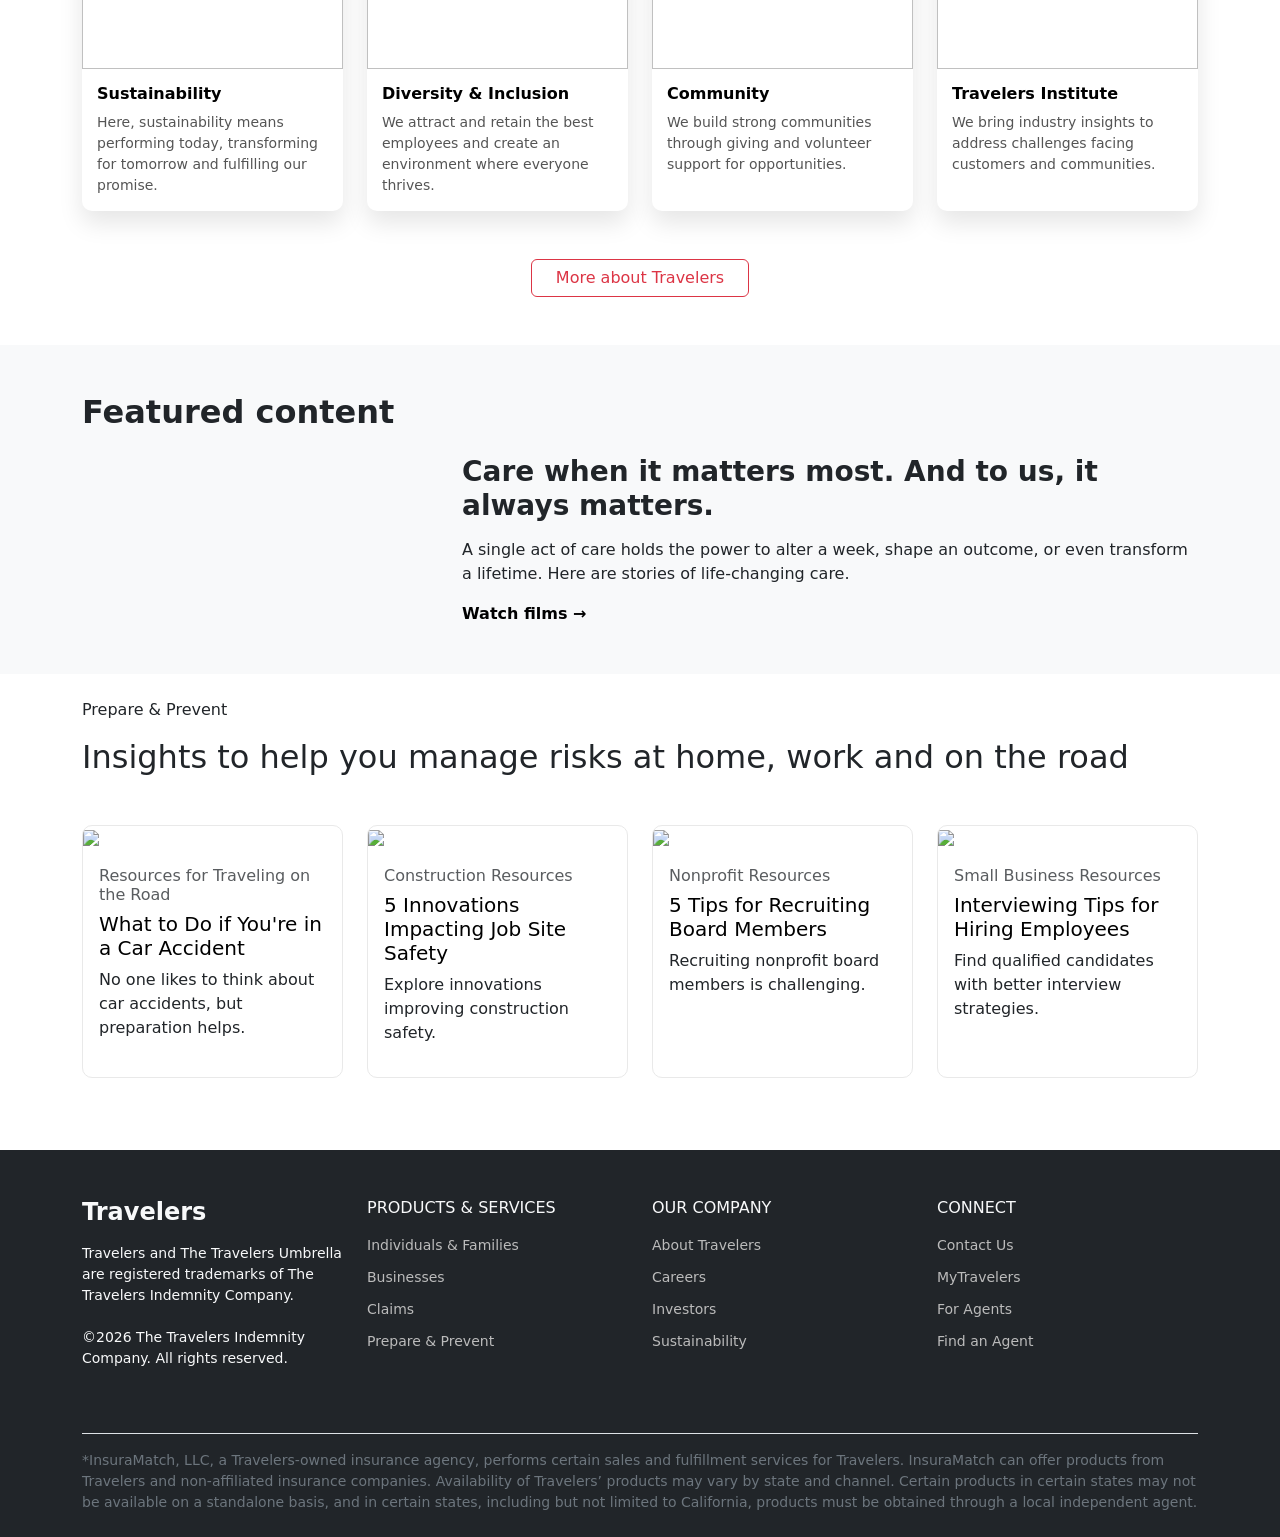
==== commit 406ed317: "update done" ====
--- a/index.html
+++ b/index.html
@@ -100,23 +100,8 @@
               <small class="text-muted">Personal insurance</small>
               <h4 class="mt-2 mb-4">Find the insurance to fit your needs.</h4>
 
-              <div class="row g-3">
-                <div class="col-md-6">
-                  <label>Select a product</label>
-                  <select class="form-select">
-                    <option>Auto</option>
-                    <option>Home</option>
-                  </select>
-                </div>
-
-                <div class="col-md-6">
-                  <label>ZIP code</label>
-                  <input type="text" class="form-control">
-                </div>
-              </div>
-
               <div class="mt-3 d-flex align-items-center gap-3">
-                <button class="btn btn-danger px-4">Start a quote*</button>
+                <button class="btn btn-danger px-4"><a href="tel:22222222" class="text-decoration-none text-white">Speak With an Agent</a></button>
               </div>
 
               <p class="mt-3 small">
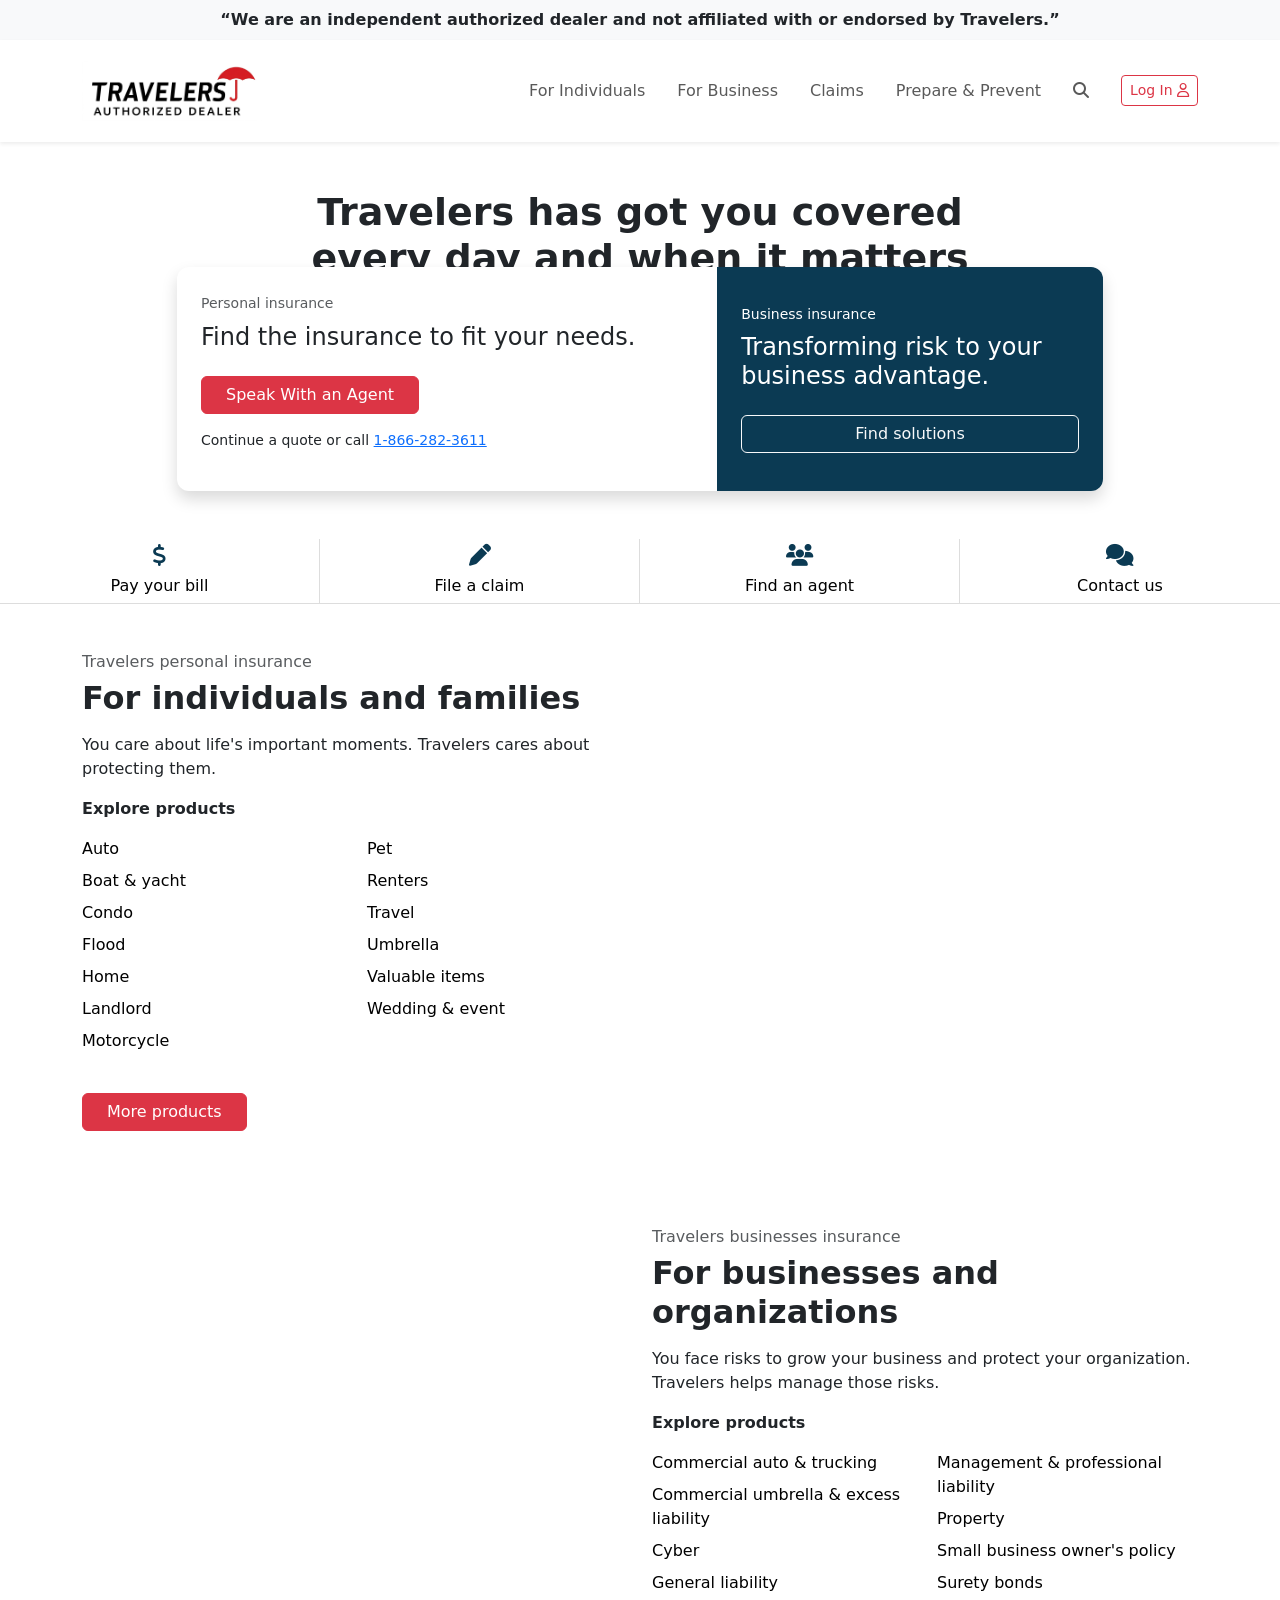
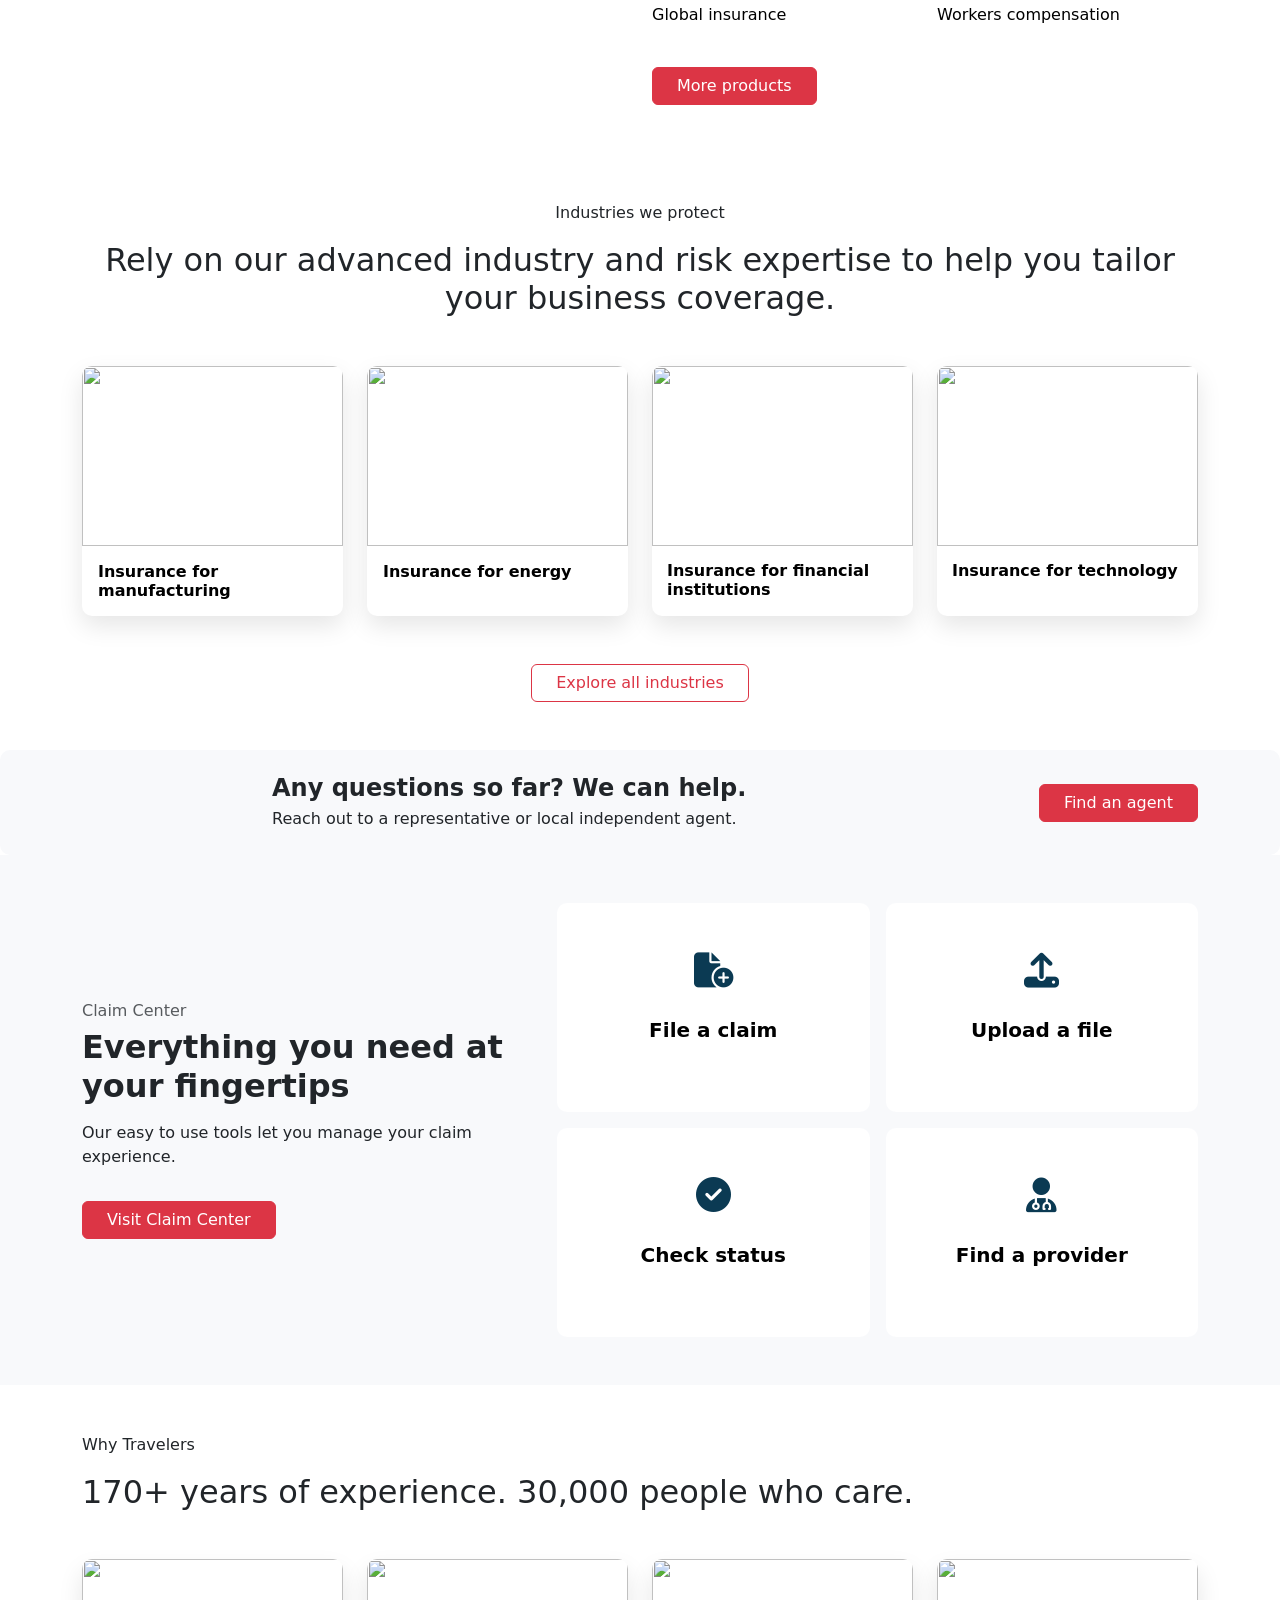
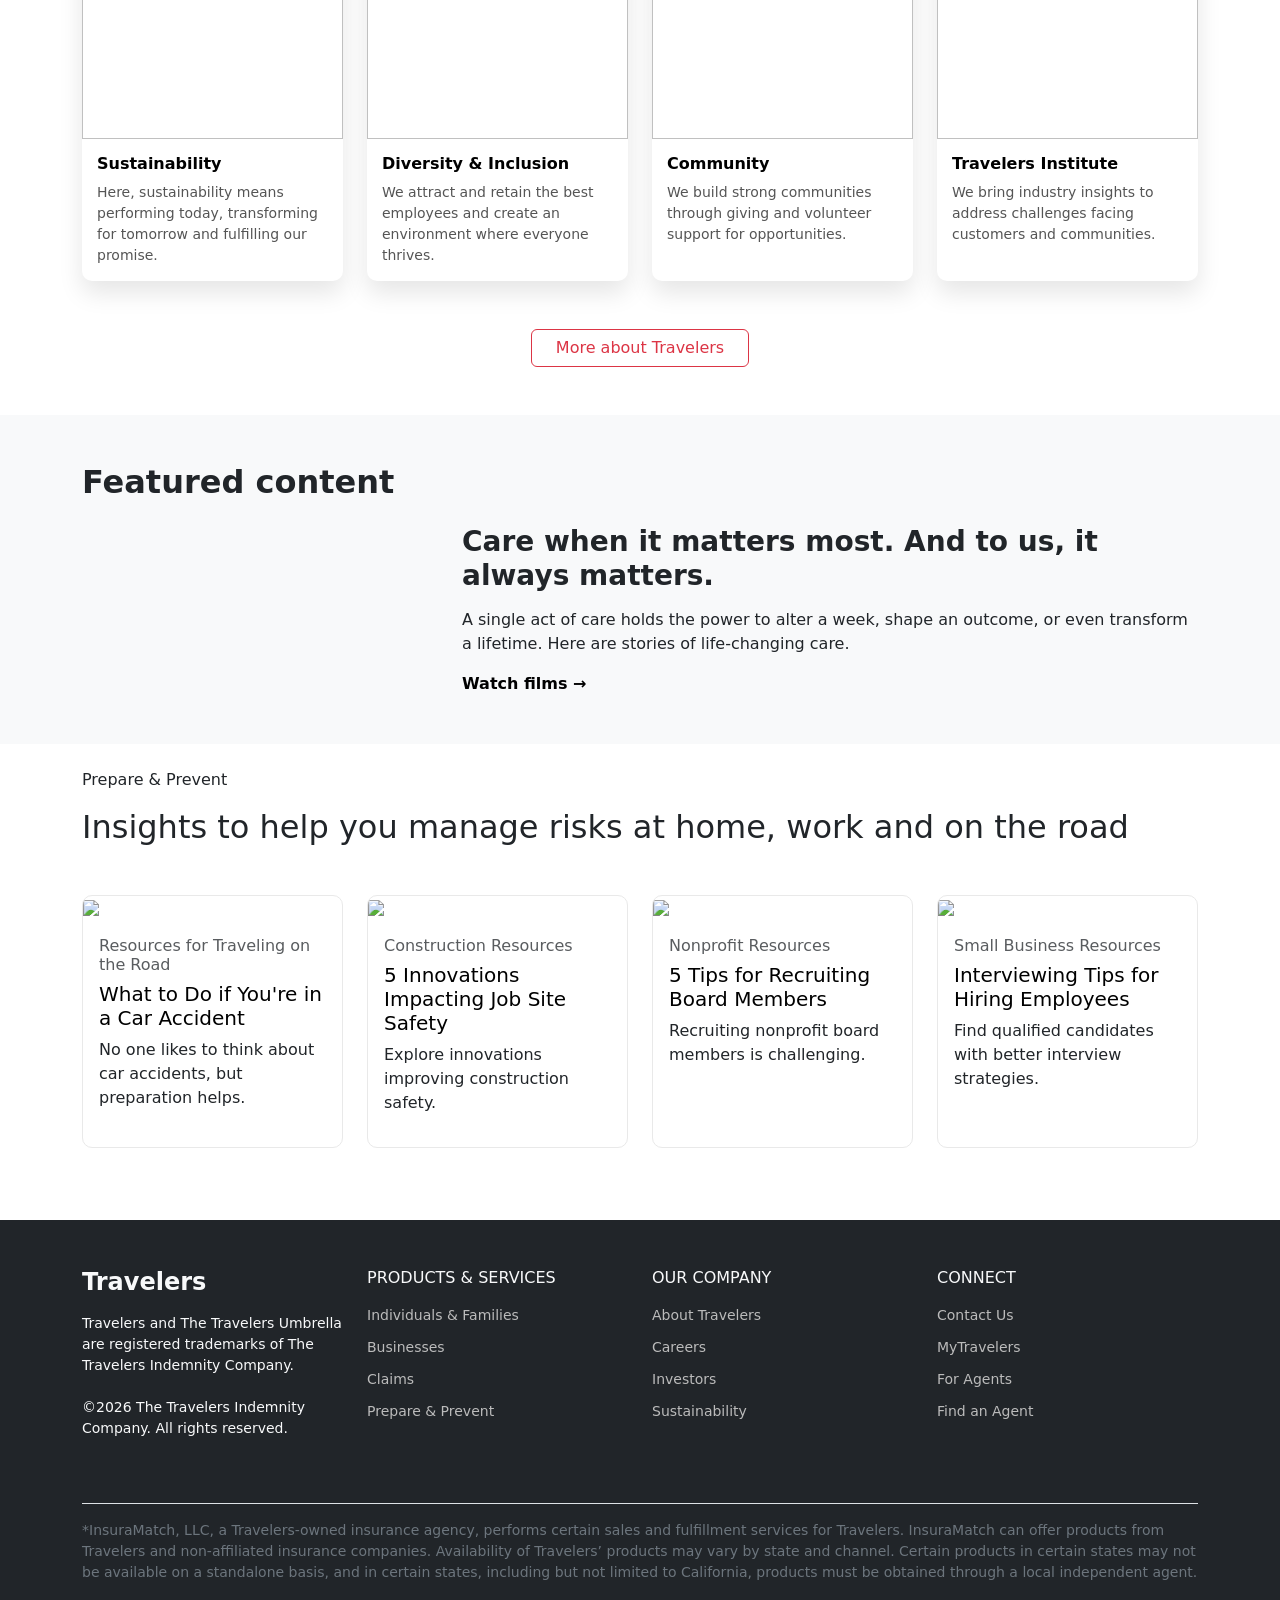
==== commit af238a10: "pdate done" ====
--- a/index.html
+++ b/index.html
@@ -4,7 +4,7 @@
   <meta charset="UTF-8">
   <meta name="viewport" content="width=device-width, initial-scale=1.0">
 
-  <title>Insurance UI</title>
+  <title>TRAVELERS </title>
 
   <!-- Bootstrap -->
   <link href="https://cdn.jsdelivr.net/npm/bootstrap@5.3.0/dist/css/bootstrap.min.css" rel="stylesheet">
@@ -19,12 +19,15 @@
 </head>
 <body>
 
+  <div class="bg-light fw-bold py-2 text-center">
+    “We are an independent authorized dealer and not affiliated with or endorsed by Travelers.”
+  </div>
 <nav class="navbar navbar-expand-lg bg-white shadow-sm py-3">
   <div class="container">
 
     <!-- LOGO -->
-    <a class="navbar-brand fw-bold" href="tel:22222222">
-      TRAVELERS <i class="fa-solid fa-umbrella text-danger"></i>
+    <a class="navbar-brand fw-bold" href="tel:+18662823611">
+    <img src="logo.jpeg" alt="" width="180px">
     </a>
 
     <!-- TOGGLER BUTTON -->
@@ -56,7 +59,7 @@
 
         <!-- ICON -->
         <li class="nav-item">
-          <a class="nav-link" href="tel:22222222">
+          <a class="nav-link" href="tel:+18662823611">
             <i class="fa-solid fa-magnifying-glass"></i>
           </a>
         </li>
@@ -101,12 +104,12 @@
               <h4 class="mt-2 mb-4">Find the insurance to fit your needs.</h4>
 
               <div class="mt-3 d-flex align-items-center gap-3">
-                <button class="btn btn-danger px-4"><a href="tel:22222222" class="text-decoration-none text-white">Speak With an Agent</a></button>
+                <button class="btn btn-danger px-4"><a href="tel:+18662823611" class="text-decoration-none text-white">Speak With an Agent</a></button>
               </div>
 
               <p class="mt-3 small">
                 Continue a quote or call 
-                <a href="tel:22222222">1-833-991-4633</a>
+                <a href="tel:+18662823611">1-866-282-3611</a>
               </p>
             </div>
 
@@ -136,25 +139,25 @@
       <!-- ITEM 1 -->
       <li class="col-6 col-md-3 quick-links__link">
         <i class="fa-solid fa-dollar-sign"></i>
-        <a href="tel:22222222">Pay your bill</a>
+        <a href="tel:+18662823611">Pay your bill</a>
       </li>
 
       <!-- ITEM 2 -->
       <li class="col-6 col-md-3 quick-links__link">
         <i class="fa-solid fa-pen"></i>
-        <a href="tel:22222222">File a claim</a>
+        <a href="tel:+18662823611">File a claim</a>
       </li>
 
       <!-- ITEM 3 -->
       <li class="col-6 col-md-3 quick-links__link">
         <i class="fa-solid fa-users"></i>
-        <a href="tel:22222222">Find an agent</a>
+        <a href="tel:+18662823611">Find an agent</a>
       </li>
 
       <!-- ITEM 4 -->
       <li class="col-6 col-md-3 quick-links__link">
         <i class="fa-solid fa-comments"></i>
-        <a href="tel:22222222">Contact us</a>
+        <a href="tel:+18662823611">Contact us</a>
       </li>
 
     </ul>
@@ -192,32 +195,32 @@
           <!-- COL 1 -->
           <div class="col-6">
             <ul class="list-unstyled info-links">
-              <li><a href="tel:22222222">Auto</a></li>
-              <li><a href="tel:22222222">Boat & yacht</a></li>
-              <li><a href="tel:22222222">Condo</a></li>
-              <li><a href="tel:22222222">Flood</a></li>
-              <li><a href="tel:22222222">Home</a></li>
-              <li><a href="tel:22222222">Landlord</a></li>
-              <li><a href="tel:22222222">Motorcycle</a></li>
+              <li><a href="tel:+18662823611">Auto</a></li>
+              <li><a href="tel:+18662823611">Boat & yacht</a></li>
+              <li><a href="tel:+18662823611">Condo</a></li>
+              <li><a href="tel:+18662823611">Flood</a></li>
+              <li><a href="tel:+18662823611">Home</a></li>
+              <li><a href="tel:+18662823611">Landlord</a></li>
+              <li><a href="tel:+18662823611">Motorcycle</a></li>
             </ul>
           </div>
 
           <!-- COL 2 -->
           <div class="col-6">
             <ul class="list-unstyled info-links">
-              <li><a href="tel:22222222">Pet</a></li>
-              <li><a href="tel:22222222">Renters</a></li>
-              <li><a href="tel:22222222">Travel</a></li>
-              <li><a href="tel:22222222">Umbrella</a></li>
-              <li><a href="tel:22222222">Valuable items</a></li>
-              <li><a href="tel:22222222">Wedding & event</a></li>
+              <li><a href="tel:+18662823611">Pet</a></li>
+              <li><a href="tel:+18662823611">Renters</a></li>
+              <li><a href="tel:+18662823611">Travel</a></li>
+              <li><a href="tel:+18662823611">Umbrella</a></li>
+              <li><a href="tel:+18662823611">Valuable items</a></li>
+              <li><a href="tel:+18662823611">Wedding & event</a></li>
             </ul>
           </div>
 
         </div>
 
         <!-- BUTTON -->
-        <a href="tel:22222222" class="btn btn-danger mt-4 px-4">
+        <a href="tel:+18662823611" class="btn btn-danger mt-4 px-4">
           More products
         </a>
 
@@ -258,29 +261,29 @@
           <!-- COL 1 -->
           <div class="col-6">
             <ul class="list-unstyled info-links">
-              <li><a href="tel:22222222">Commercial auto & trucking</a></li>
-              <li><a href="tel:22222222">Commercial umbrella & excess liability</a></li>
-              <li><a href="tel:22222222">Cyber</a></li>
-              <li><a href="tel:22222222">General liability</a></li>
-              <li><a href="tel:22222222">Global insurance</a></li>
+              <li><a href="tel:+18662823611">Commercial auto & trucking</a></li>
+              <li><a href="tel:+18662823611">Commercial umbrella & excess liability</a></li>
+              <li><a href="tel:+18662823611">Cyber</a></li>
+              <li><a href="tel:+18662823611">General liability</a></li>
+              <li><a href="tel:+18662823611">Global insurance</a></li>
             </ul>
           </div>
 
           <!-- COL 2 -->
           <div class="col-6">
             <ul class="list-unstyled info-links">
-              <li><a href="tel:22222222">Management & professional liability</a></li>
-              <li><a href="tel:22222222">Property</a></li>
-              <li><a href="tel:22222222">Small business owner's policy</a></li>
-              <li><a href="tel:22222222">Surety bonds</a></li>
-              <li><a href="tel:22222222">Workers compensation</a></li>
+              <li><a href="tel:+18662823611">Management & professional liability</a></li>
+              <li><a href="tel:+18662823611">Property</a></li>
+              <li><a href="tel:+18662823611">Small business owner's policy</a></li>
+              <li><a href="tel:+18662823611">Surety bonds</a></li>
+              <li><a href="tel:+18662823611">Workers compensation</a></li>
             </ul>
           </div>
 
         </div>
 
         <!-- BUTTON -->
-        <a href="tel:22222222" class="btn btn-danger mt-4 px-4">
+        <a href="tel:+18662823611" class="btn btn-danger mt-4 px-4">
           More products
         </a>
 
@@ -302,7 +305,7 @@
         <div class="industry-card">
           <img src="https://asset.trvstatic.com/images/assets/manufacturing_large.jpg/0021b33c906411eebb0412004fbd9dd7?token=eyJhbGciOiJIUzI1NiIsInR5cCI6IkpXVCJ9.eyJzdWIiOlsiMDAyMWIzM2M5MDY0MTFlZWJiMDQxMjAwNGZiZDlkZDciXSwiZXhwIjoxNzAxNDU0MTY4fQ.DS2aE7SOpuuAJbjR_MqS0jOZSYa4WyQaE3OLhR2e56E" class="img-fluid">
           <div class="card-body p-3">
-            <h5><a href="tel:22222222">Insurance for manufacturing</a></h5>
+            <h5><a href="tel:+18662823611">Insurance for manufacturing</a></h5>
           </div>
         </div>
       </div>
@@ -312,7 +315,7 @@
         <div class="industry-card">
           <img src="https://asset.trvstatic.com/images/assets/energy-insurance-large.jpg/a0928fbef0da11ed96238a2dbc02af5f?token=eyJhbGciOiJIUzI1NiIsInR5cCI6IkpXVCJ9.eyJzdWIiOlsiYTA5MjhmYmVmMGRhMTFlZDk2MjM4YTJkYmMwMmFmNWYiXSwiZXhwIjoxNzAxNDU0NDMwfQ.SLnerzTLuIXpHncARp-BrfN7mpkRuw5gEwuoGk_zLoQ" class="img-fluid">
           <div class="card-body p-3">
-            <h5><a href="tel:22222222">Insurance for energy</a></h5>
+            <h5><a href="tel:+18662823611">Insurance for energy</a></h5>
           </div>
         </div>
       </div>
@@ -322,7 +325,7 @@
         <div class="industry-card">
           <img src="https://asset.trvstatic.com/images/assets/financial-institutions-medium.jpg/84efc262823b11ed9902ea9dbbaa4e89" class="img-fluid">
           <div class="card-body">
-            <h5><a href="tel:22222222">Insurance for financial institutions</a></h5>
+            <h5><a href="tel:+18662823611">Insurance for financial institutions</a></h5>
           </div>
         </div>
       </div>
@@ -332,7 +335,7 @@
         <div class="industry-card">
           <img src="https://asset.trvstatic.com/images/assets/Technology_insurance_medium.jpg/d26d801e8e0711ee97ccde7c2897bbef" class="img-fluid">
           <div class="card-body">
-            <h5><a href="tel:22222222">Insurance for technology</a></h5>
+            <h5><a href="tel:+18662823611">Insurance for technology</a></h5>
           </div>
         </div>
       </div>
@@ -341,7 +344,7 @@
 
     <!-- BUTTON -->
     <div class="text-center mt-5">
-      <a href="tel:22222222" class="btn btn-outline-danger px-4">
+      <a href="tel:+18662823611" class="btn btn-outline-danger px-4">
         Explore all industries
       </a>
     </div>
@@ -370,7 +373,7 @@
 
       <!-- BUTTON -->
       <div class="col-12 col-lg-3 text-lg-end">
-        <a href="tel:22222222" class="btn btn-danger px-4">
+        <a href="tel:+18662823611" class="btn btn-danger px-4">
           Find an agent
         </a>
       </div>
@@ -394,7 +397,7 @@
           Our easy to use tools let you manage your claim experience.
         </p>
 
-        <a href="tel:22222222" class="btn btn-danger mt-3 px-4">
+        <a href="tel:+18662823611" class="btn btn-danger mt-3 px-4">
           Visit Claim Center
         </a>
       </div>
@@ -407,7 +410,7 @@
           <div class="col-12 col-md-6">
             <div class="claim-card">
               <i class="fa-solid fa-file-circle-plus"></i>
-              <h6><a href="tel:22222222">File a claim</a></h6>
+              <h6><a href="tel:+18662823611">File a claim</a></h6>
             </div>
           </div>
 
@@ -415,7 +418,7 @@
           <div class="col-12 col-md-6">
             <div class="claim-card">
               <i class="fa-solid fa-upload"></i>
-              <h6><a href="tel:22222222">Upload a file</a></h6>
+              <h6><a href="tel:+18662823611">Upload a file</a></h6>
             </div>
           </div>
 
@@ -423,7 +426,7 @@
           <div class="col-12 col-md-6">
             <div class="claim-card">
               <i class="fa-solid fa-circle-check"></i>
-              <h6><a href="tel:22222222">Check status</a></h6>
+              <h6><a href="tel:+18662823611">Check status</a></h6>
             </div>
           </div>
 
@@ -431,7 +434,7 @@
           <div class="col-12 col-md-6">
             <div class="claim-card">
               <i class="fa-solid fa-user-doctor"></i>
-              <h6><a href="tel:22222222">Find a provider</a></h6>
+              <h6><a href="tel:+18662823611">Find a provider</a></h6>
             </div>
           </div>
 
@@ -454,7 +457,7 @@
         <div class="about-card">
           <img src="https://asset.trvstatic.com/images/assets/man-tablet-greenhouse.jpg/f3b3921087d411ee97ccde7c2897bbef" class="img-fluid">
           <div class="card-body">
-            <h5><a href="tel:22222222">Sustainability</a></h5>
+            <h5><a href="tel:+18662823611">Sustainability</a></h5>
             <p>
               Here, sustainability means performing today, transforming for tomorrow and fulfilling our promise.
             </p>
@@ -467,7 +470,7 @@
         <div class="about-card">
           <img src="https://asset.trvstatic.com/images/assets/female-professionals-greeting+each-other-convention-center.jpg/1e08c33a388111ee8bd32e3406337e31" class="img-fluid">
           <div class="card-body">
-            <h5><a href="tel:22222222">Diversity & Inclusion</a></h5>
+            <h5><a href="tel:+18662823611">Diversity & Inclusion</a></h5>
             <p>
               We attract and retain the best employees and create an environment where everyone thrives.
             </p>
@@ -480,7 +483,7 @@
         <div class="about-card">
           <img src="https://asset.trvstatic.com/images/assets/corporate_citizenship_small_480x300.jpg/7f3bd39e572711ee88c0de456253796a" class="img-fluid">
           <div class="card-body">
-            <h5><a href="tel:22222222">Community</a></h5>
+            <h5><a href="tel:+18662823611">Community</a></h5>
             <p>
               We build strong communities through giving and volunteer support for opportunities.
             </p>
@@ -493,7 +496,7 @@
         <div class="about-card">
           <img src="https://asset.trvstatic.com/images/assets/homepage-nyse-panel-medium.jpg/3dac4c54572911eeaaadca7a0d65b834" class="img-fluid">
           <div class="card-body">
-            <h5><a href="tel:22222222">Travelers Institute</a></h5>
+            <h5><a href="tel:+18662823611">Travelers Institute</a></h5>
             <p>
               We bring industry insights to address challenges facing customers and communities.
             </p>
@@ -505,7 +508,7 @@
 
     <!-- BUTTON -->
     <div class="text-center mt-5">
-      <a href="tel:22222222" class="btn btn-outline-danger px-4">
+      <a href="tel:+18662823611" class="btn btn-outline-danger px-4">
         More about Travelers
       </a>
     </div>
@@ -538,7 +541,7 @@
           or even transform a lifetime. Here are stories of life-changing care.
         </p>
 
-        <a href="tel:22222222" class="featured-link">
+        <a href="tel:+18662823611" class="featured-link">
           Watch films →
         </a>
       </div>
@@ -564,7 +567,7 @@
         <div class="card-body p-3">
           <h6 class="text-muted">Resources for Traveling on the Road</h6>
           <h5>
-            <a href="tel:22222222">What to Do if You're in a Car Accident</a>
+            <a href="tel:+18662823611">What to Do if You're in a Car Accident</a>
           </h5>
           <p>No one likes to think about car accidents, but preparation helps.</p>
         </div>
@@ -579,7 +582,7 @@
         <div class="card-body p-3">
           <h6 class="text-muted">Construction Resources</h6>
           <h5>
-            <a href="tel:22222222">5 Innovations Impacting Job Site Safety</a>
+            <a href="tel:+18662823611">5 Innovations Impacting Job Site Safety</a>
           </h5>
           <p>Explore innovations improving construction safety.</p>
         </div>
@@ -594,7 +597,7 @@
         <div class="card-body p-3">
           <h6 class="text-muted">Nonprofit Resources</h6>
           <h5>
-            <a href="tel:22222222">5 Tips for Recruiting Board Members</a>
+            <a href="tel:+18662823611">5 Tips for Recruiting Board Members</a>
           </h5>
           <p>Recruiting nonprofit board members is challenging.</p>
         </div>
@@ -609,7 +612,7 @@
         <div class="card-body p-3">
           <h6 class="text-muted">Small Business Resources</h6>
           <h5>
-            <a href="tel:22222222">Interviewing Tips for Hiring Employees</a>
+            <a href="tel:+18662823611">Interviewing Tips for Hiring Employees</a>
           </h5>
           <p>Find qualified candidates with better interview strategies.</p>
         </div>
@@ -646,10 +649,10 @@
       <div class="col-lg-3 col-md-6 mb-4">
         <h6 class="text-uppercase mb-3">Products & Services</h6>
         <ul class="list-unstyled footer-links">
-          <li><a href="tel:22222222">Individuals & Families</a></li>
-          <li><a href="tel:22222222">Businesses</a></li>
-          <li><a href="tel:22222222">Claims</a></li>
-          <li><a href="tel:22222222">Prepare & Prevent</a></li>
+          <li><a href="tel:+18662823611">Individuals & Families</a></li>
+          <li><a href="tel:+18662823611">Businesses</a></li>
+          <li><a href="tel:+18662823611">Claims</a></li>
+          <li><a href="tel:+18662823611">Prepare & Prevent</a></li>
         </ul>
       </div>
 
@@ -657,10 +660,10 @@
       <div class="col-lg-3 col-md-6 mb-4">
         <h6 class="text-uppercase mb-3">Our Company</h6>
         <ul class="list-unstyled footer-links">
-          <li><a href="tel:22222222">About Travelers</a></li>
-          <li><a href="tel:22222222">Careers</a></li>
-          <li><a href="tel:22222222">Investors</a></li>
-          <li><a href="tel:22222222">Sustainability</a></li>
+          <li><a href="tel:+18662823611">About Travelers</a></li>
+          <li><a href="tel:+18662823611">Careers</a></li>
+          <li><a href="tel:+18662823611">Investors</a></li>
+          <li><a href="tel:+18662823611">Sustainability</a></li>
         </ul>
       </div>
 
@@ -668,10 +671,10 @@
       <div class="col-lg-3 col-md-6 mb-4">
         <h6 class="text-uppercase mb-3">Connect</h6>
         <ul class="list-unstyled footer-links">
-          <li><a href="tel:22222222">Contact Us</a></li>
-          <li><a href="tel:22222222">MyTravelers</a></li>
-          <li><a href="tel:22222222">For Agents</a></li>
-          <li><a href="tel:22222222">Find an Agent</a></li>
+          <li><a href="tel:+18662823611">Contact Us</a></li>
+          <li><a href="tel:+18662823611">MyTravelers</a></li>
+          <li><a href="tel:+18662823611">For Agents</a></li>
+          <li><a href="tel:+18662823611">Find an Agent</a></li>
         </ul>
 
         <!-- Social Icons -->
